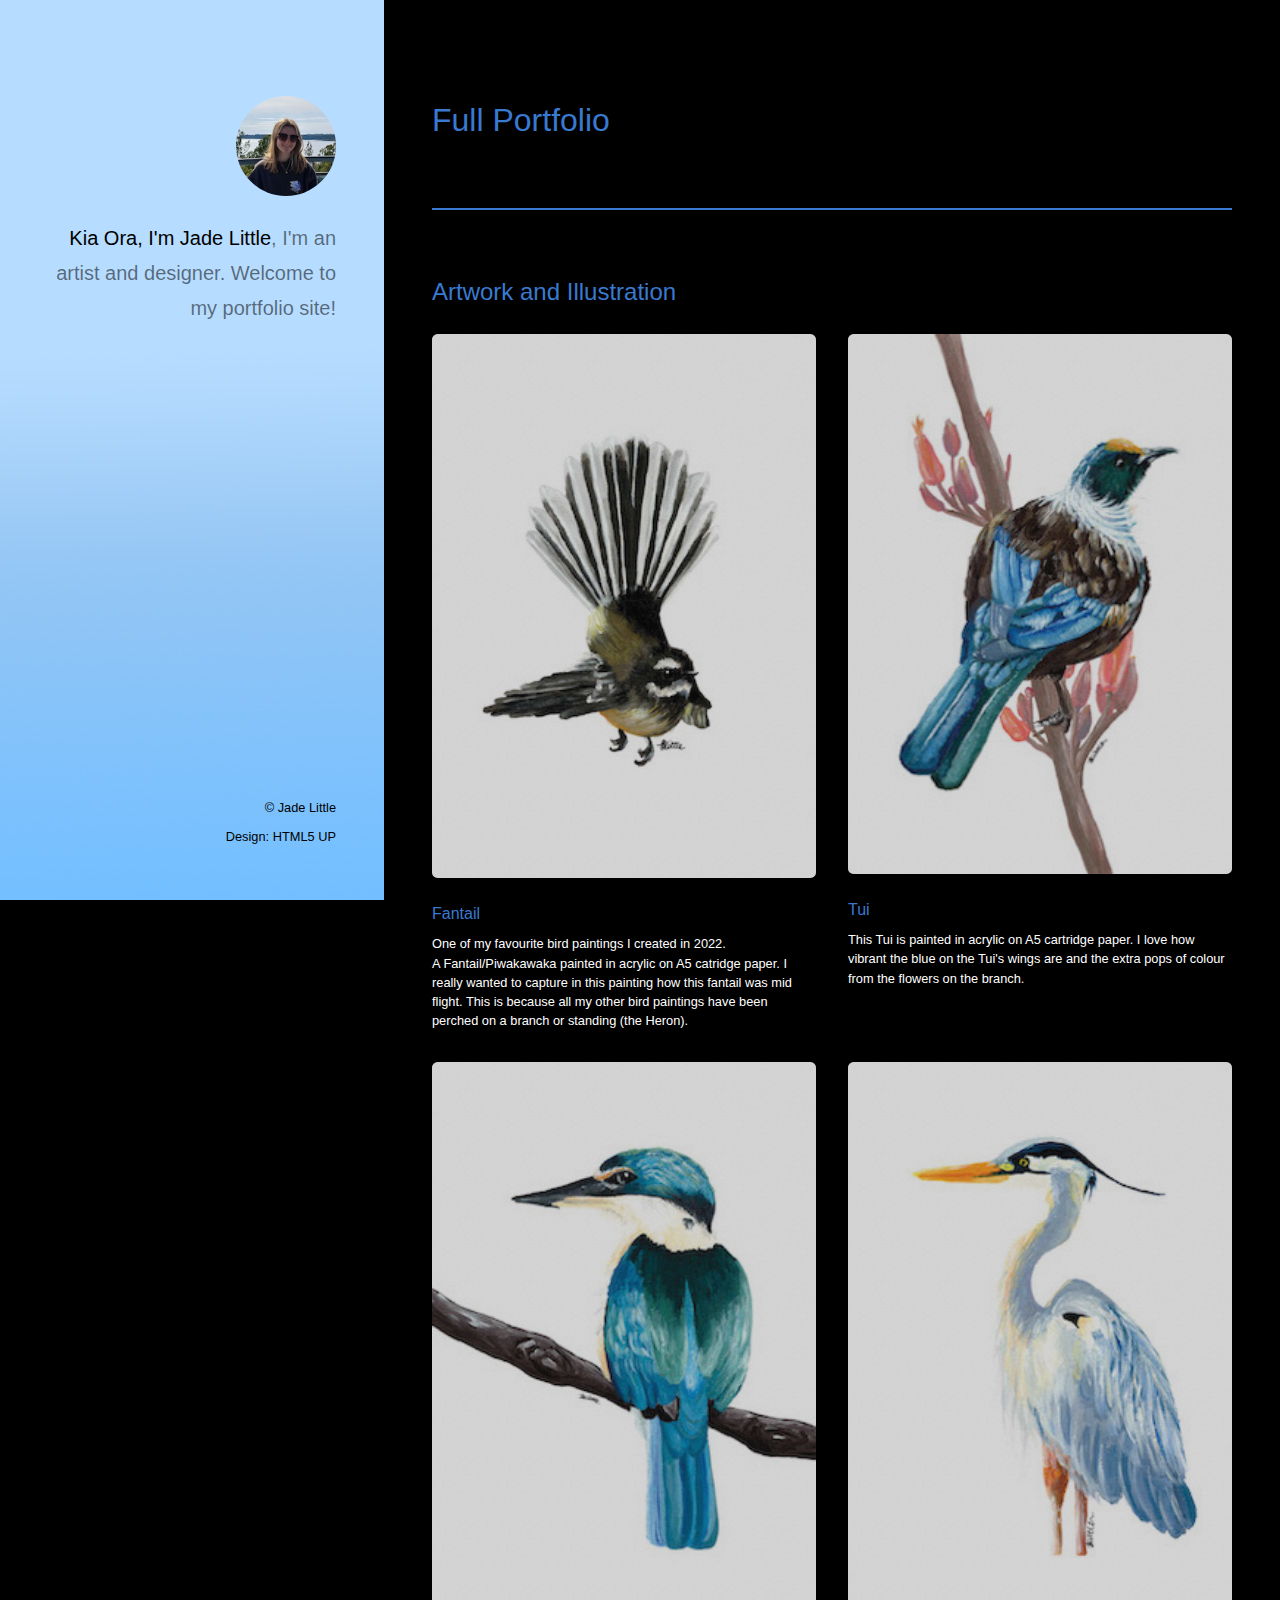
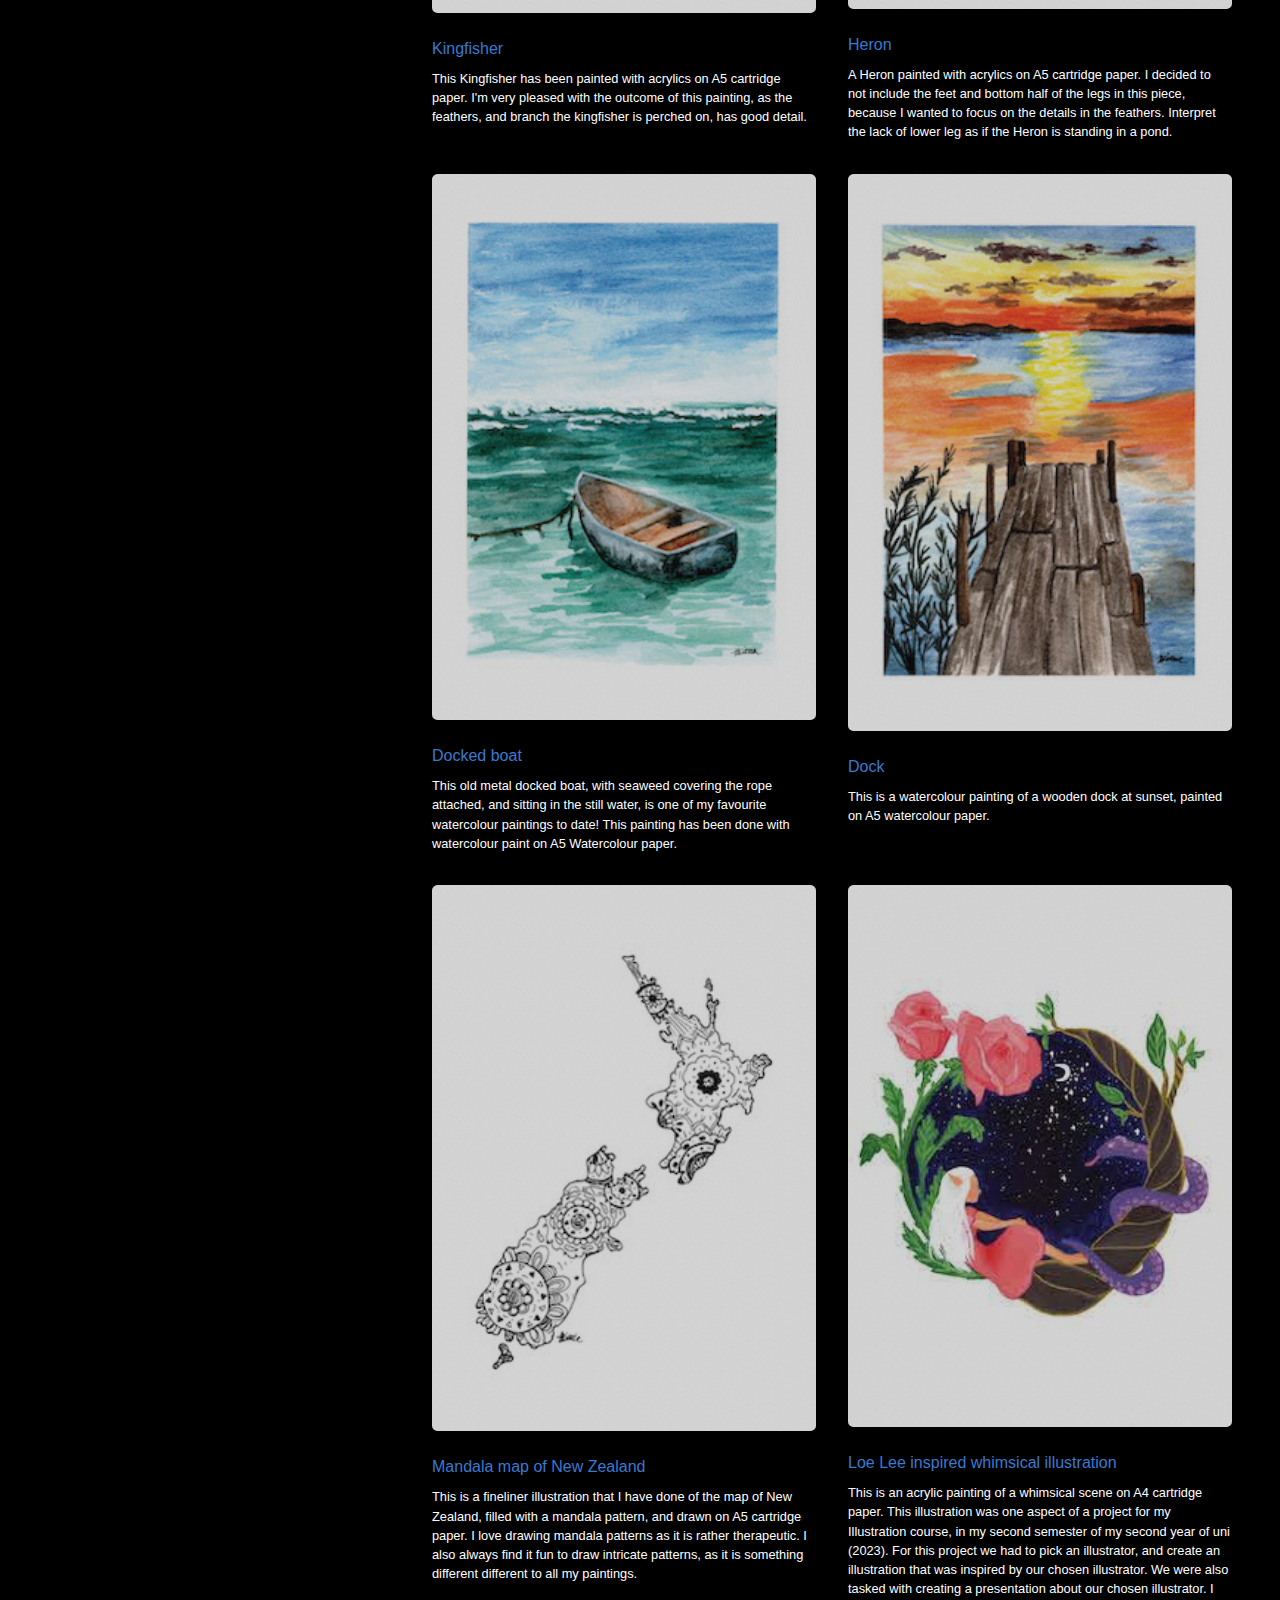
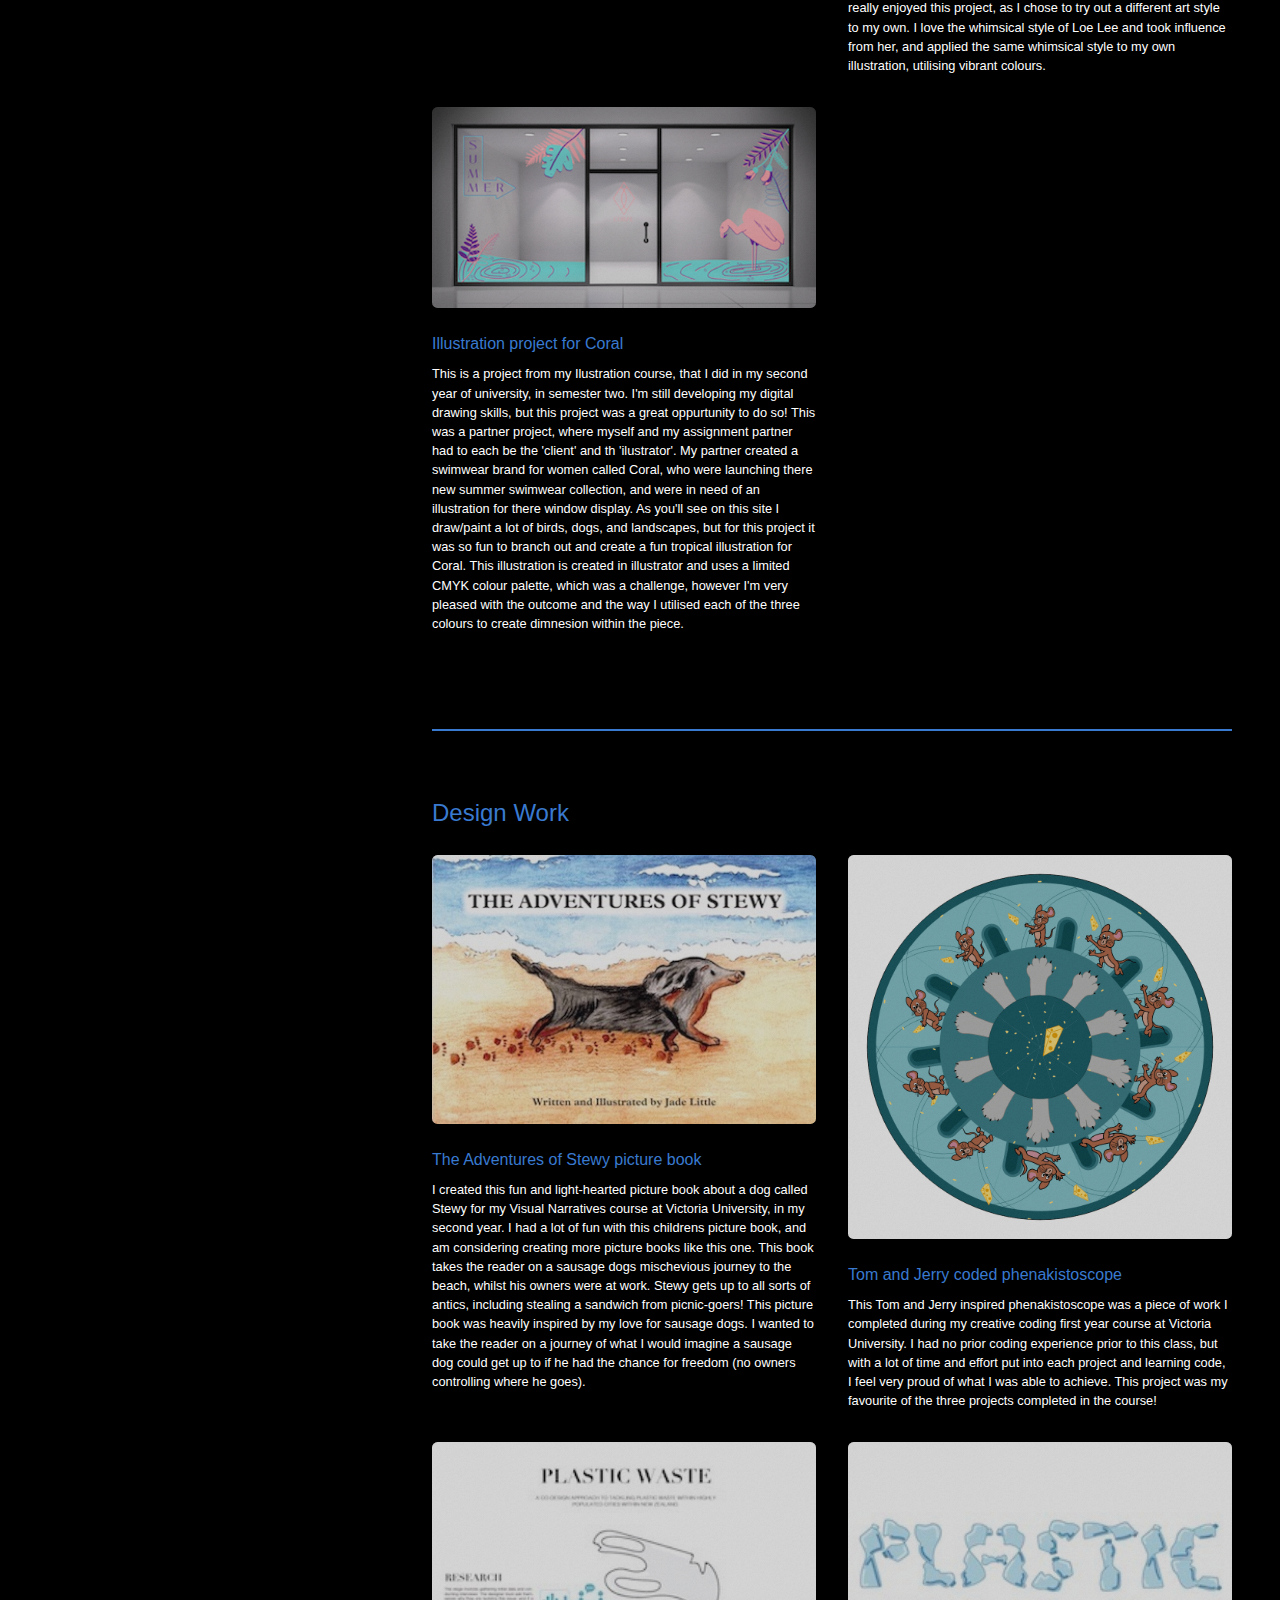
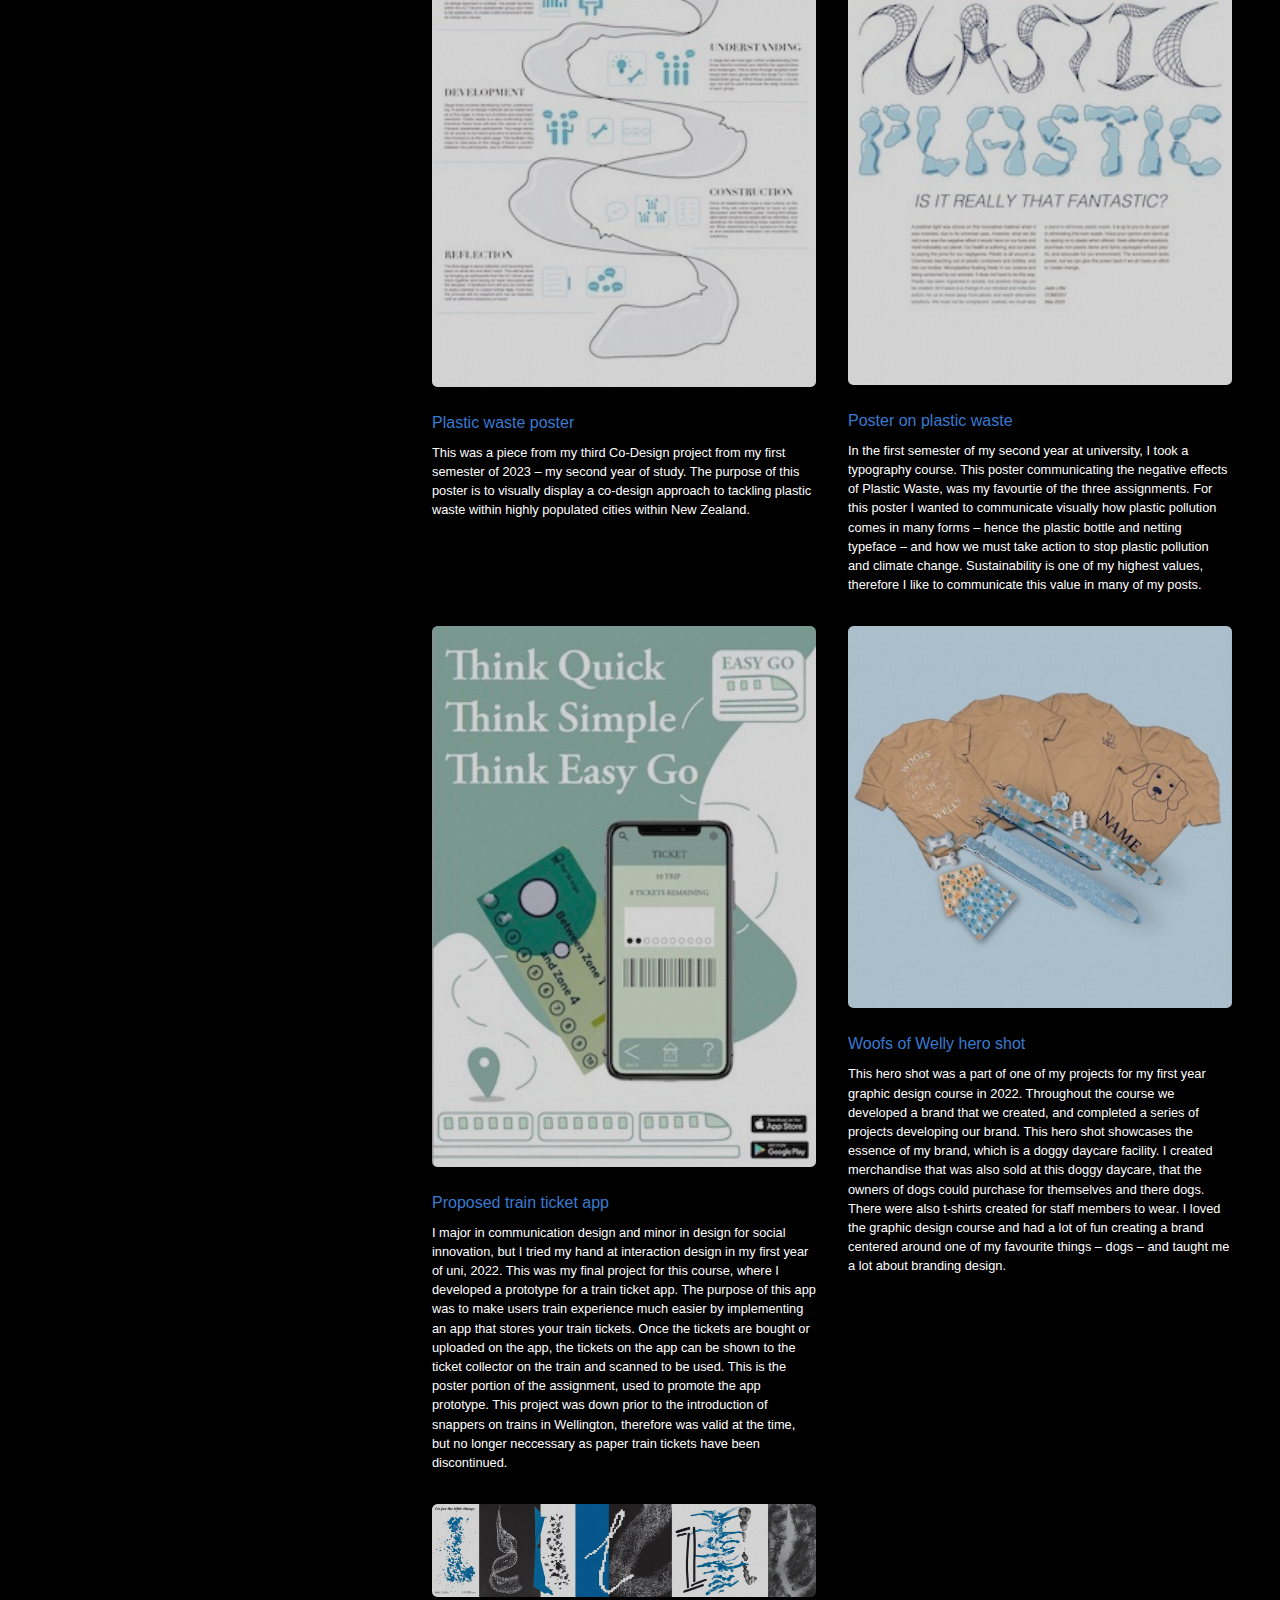
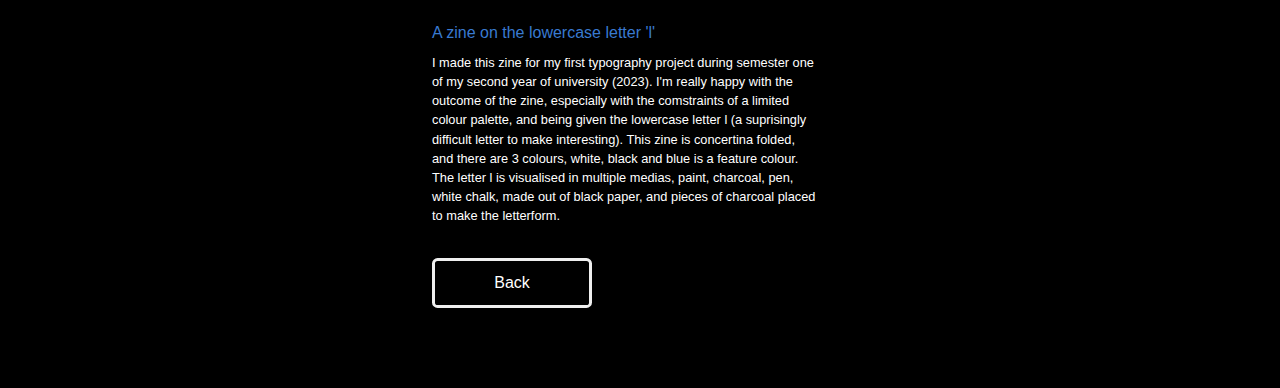
==== Portfolio.html @ da1ad129 "Initial upload of files for this website" ====
<!DOCTYPE HTML>



<html>
	<head>
		<title>Jade Little Portfolio Site</title>
		<meta charset="utf-8" />
		<meta name="viewport" content="width=device-width, initial-scale=1, user-scalable=no" />
		<link rel="stylesheet" href="assets/css/main.css" />
	</head>
	<body class="is-preload">

   <!-- Header -->
   <header id="header">
    <div class="inner">
      <a href="#" class="image avatar"><img src="images/Profile.jpg" alt="" /></a>
      <h1><strong>Kia Ora, I'm Jade Little</strong>, I'm an artist<br />
      and designer. Welcome to my portfolio site!<br /></h1>
    </div>
  </header>

<!-- Main -->
<div id="main">

  <!-- One -->
    <section id="one">
      <header class="major">
        <h2>Full Portfolio</h2>
      </header>
    </section>

    <!-- Two -->
    <section id="two">
      <h2>Artwork and Illustration</h2>
      <div class="row">
        <article class="col-6 col-12-xsmall work-item">
          <a href="images/fulls/Fantail.jpg" class="image fit thumb"><img src="images/thumbs/Fantail.jpg" alt="An acrylic painting of a fantail flying" /></a>
          <h3>Fantail</h3>
          <p>One of my favourite bird paintings I created in 2022. <br />A Fantail/Piwakawaka painted in acrylic on A5 catridge paper. I really wanted to capture in this painting how this fantail was mid flight. This is because all my other bird paintings have been perched on a branch or standing (the Heron).</p>
        </article>
        <article class="col-6 col-12-xsmall work-item">
          <a href="images/fulls/Tui.jpg" class="image fit thumb"><img src="images/thumbs/Tui.jpg" alt="An acrylic painting of a Tui perched on a tree branch with pink and purple flowers" /></a>
          <h3>Tui</h3>
          <p>This Tui is painted in acrylic on A5 cartridge paper. I love how vibrant the blue on the Tui's wings are and the extra pops of colour from the flowers on the branch.</p>
        </article>
        <article class="col-6 col-12-xsmall work-item">
          <a href="images/fulls/Kingfisher.jpg" class="image fit thumb"><img src="images/thumbs/Kingfisher.jpg" alt="An acrylic painting of a kingfisher perched on a branch, with head tilted to the side, one eye looking at you, whilst the rest of its body is facing away from you." /></a>
          <h3>Kingfisher</h3>
          <p>This Kingfisher has been painted with acrylics on A5 cartridge paper. I'm very pleased with the outcome of this painting, as the feathers, and branch the kingfisher is perched on, has good detail. </p>
        </article>
        <article class="col-6 col-12-xsmall work-item">
          <a href="images/fulls/HeronAcrylic.jpg" class="image fit thumb"><img src="images/thumbs/HeronAcrylic.jpg" alt="An acrylic painting of a Heron standing upright glancing into the distance." /></a>
          <h3>Heron</h3>
          <p>A Heron painted with acrylics on A5 cartridge paper. I decided to not include the feet and bottom half of the legs in this piece, because I wanted to focus on the details in the feathers. Interpret the lack of lower leg as if the Heron is standing in a pond.</p>
        </article>
        <article class="col-6 col-12-xsmall work-item">
          <a href="images/fulls/Boat.jpg" class="image fit thumb"><img src="images/thumbs/Boat.jpg" alt="A watercolour painting of an old metal docked boat in the turquoise still sea, and bright blue sky. Seaweed covers the rope attached to the boat" /></a>
          <h3>Docked boat</h3>
          <p>This old metal docked boat, with seaweed covering the rope attached, and sitting in the still water, is one of my favourite watercolour paintings to date! This painting has been done with watercolour paint on A5 Watercolour paper.</p>
        </article>
        <article class="col-6 col-12-xsmall work-item">
          <a href="images/fulls/Dock.jpg" class="image fit thumb"><img src="images/thumbs/Dock.jpg" alt="This is a watercolour painting of a wooden dock in the ocean at sunset. Imagine a very orange and yellow sky" /></a>
          <h3>Dock</h3>
          <p>This is a watercolour painting of a wooden dock at sunset, painted on A5 watercolour paper.</p>
        </article>
        <article class="col-6 col-12-xsmall work-item">
          <a href="images/fulls/Mandalamap.jpg" class="image fit thumb"><img src="images/thumbs/Mandalamap.jpg" alt="Imagine an outline of the map of New Zealand in fineliner that has been filled with mandala patterns." /></a>
          <h3>Mandala map of New Zealand</h3>
          <p>This is a fineliner illustration that I have done of the map of New Zealand, filled with a mandala pattern, and drawn on A5 cartridge paper. I love drawing mandala patterns as it is rather therapeutic. I also always find it fun to draw intricate patterns, as it is something different different to all my paintings.</p>
        </article>
        <article class="col-6 col-12-xsmall work-item">
          <a href="images/fulls/Whimsical.jpg" class="image fit thumb"><img src="images/thumbs/Whimsical.jpg" alt="Imagine a very whimsical scene with a vibrant purple spotted snake, a elve lady in a salmon coloured dress with white hair. There's a dark night sky, with sparkling stars and a moon, and oversized salmon coloured roses plus a large branch that form the shape of a wreath, which all elements are placed within." /></a>
          <h3>Loe Lee inspired whimsical illustration </h3>
          <p>This is an acrylic painting of a whimsical scene on A4 cartridge paper. This illustration was one aspect of a project for my Illustration course, in my second semester of my second year of uni (2023). For this project we had to pick an illustrator, and create an illustration that was inspired by our chosen illustrator. We were also tasked with creating a presentation about our chosen illustrator. I really enjoyed this project, as I chose to try out a different art style to my own. I love the whimsical style of Loe Lee and took influence from her, and applied the same whimsical style to my own illustration, utilising vibrant colours.</p>
        </article>
        <article class="col-6 col-12-xsmall work-item">
          <a href="images/fulls/Coral.png" class="image fit thumb"><img src="images/thumbs/Coral.png" alt="Imagine two large glass windows on either side of a glass door. Then picture teal, royal purple, and coral pink colours darted across the window display. There is a summer sign that has an arrow pointing inside, various different tropical leaves, as well as a silver fern and kowhai plant. Then picture rippled water in teal in the lower quarter of the two glass window panels, and standing in the water on the right is a coral pink flamingo, with purple line work." /></a>
          <h3>Illustration project for Coral</h3>
          <p>This is a project from my Ilustration course, that I did in my second year of university, in semester two. I'm still developing my digital drawing skills, but this project was a great oppurtunity to do so! This was a partner project, where myself and my assignment partner had to each be the 'client' and th 'ilustrator'. My partner created a swimwear brand for women called Coral, who were launching there new summer swimwear collection, and were in need of an illustration for there window display. As you'll see on this site I draw/paint a lot of birds, dogs, and landscapes, but for this project it was so fun to branch out and create a fun tropical illustration for Coral. This illustration is created in illustrator and uses a limited CMYK colour palette, which was a challenge, however I'm very pleased with the outcome and the way I utilised each of the three colours to create dimnesion within the piece.</p>
        </article>
      </div>
    
    </section>
      
    <!-- Three -->
    <section id="three">
      <h2>Design Work</h2>
      <div class="row">
        <article class="col-6 col-12-xsmall work-item">
          <a href="images/fulls/Stewy.jpg" class="image fit thumb"><img src="images/thumbs/Stewy.jpg" alt="Imagine a picture book wiht a watercolour, and coloured pencil brown, and black sausage dog running a long a watercolour beach. There is a large title above the dog saying 'The Adventures of Stewy'." /></a>
          <h3>The Adventures of Stewy picture book</h3>
          <p>I created this fun and light-hearted picture book about a dog called Stewy for my Visual Narratives course at Victoria University, in my second year. I had a lot of fun with this childrens picture book, and am considering creating more picture books like this one. This book takes the reader on a sausage dogs mischevious journey to the beach, whilst his owners were at work. Stewy gets up to all sorts of antics, including stealing a sandwich from picnic-goers! This picture book was heavily inspired by my love for sausage dogs. I wanted to take the reader on a journey of what I would imagine a sausage dog could get up to if he had the chance for freedom (no owners controlling where he goes). </p>
        </article>
        <article class="col-6 col-12-xsmall work-item">
          <a href="images/fulls/Mouse.gif" class="image fit thumb"><img src="images/thumbs/Mouse.gif" alt="A Tom and Jerry inspired spinning animation (phenakistoscope). Jerry is chasing after a piece of cheese, while Toms paw is reaching up to grab Jerry." /></a>
          <h3>Tom and Jerry coded phenakistoscope</h3>
          <p>This Tom and Jerry inspired phenakistoscope was a piece of work I completed during my creative coding first year course at Victoria University. I had no prior coding experience prior to this class, but with a lot of time and effort put into each project and learning code, I feel very proud of what I was able to achieve. This project was my favourite of the three projects completed in the course!</p>
        </article>
        <article class="col-6 col-12-xsmall work-item">
          <a href="images/fulls/PlasticWaste.jpg" class="image fit thumb"><img src="images/thumbs/PlasticWaste.jpg" alt="Imagine a plastic bag twisted with rips/holes in it, layed out in large and in a continuous squiggle down the center of the page. There are small blue icons accompanying the text for each section going over a co-design approach to tackiling plastic waste. This text and icons are placed in the gaps in the plastic bag squiggle. There's a reasearch, understanding, development, construction, and reflection section. " /></a>
          <h3>Plastic waste poster</h3>
          <p>This was a piece from my third Co-Design project from my first semester of 2023 – my second year of study. The purpose of this poster is to visually display a co-design approach to tackling plastic waste within highly populated cities within New Zealand.</p>
        </article>
        <article class="col-6 col-12-xsmall work-item">
          <a href="images/fulls/Plastic.jpg" class="image fit thumb"><img src="images/thumbs/Plastic.jpg" alt="Imagine the word plastic repeated on the page three times, these words span from the left to right hand side of the page, they're the focus of the poster. the top and bottom plastic type are formed out of illustrated plastic bottles in light blue. The middle plastic typeface is illustrated to look like fishing net. There is some text below the large words saying plastic." /></a>
          <h3>Poster on plastic waste</h3>
          <p>In the first semester of my second year at university, I took a typography course. This poster communicating the negative effects of Plastic Waste, was my favourtie of the three assignments. For this poster I wanted to communicate visually how plastic pollution comes in many forms – hence the plastic bottle and netting typeface – and how we must take action to stop plastic pollution and climate change. Sustainability is one of my highest values, therefore I like to communicate this value in many of my posts. </p> 
        </article>
        <article class="col-6 col-12-xsmall work-item">
          <a href="images/fulls/TrainApp.jpg" class="image fit thumb"><img src="images/thumbs/TrainApp.jpg" alt="Imagine a poster displaying a new train ticket app called Easy Go. There's a ticket barcode screen displayed on a phoen mock-up and an old ten-trip ticket beside it. There's an illustration of a location symbol and a train down the bottom of the page, and text saying 'thinkk quick, think simple, think Easy Go' in the top left. The Easy Go logo is in the top right. The poster is white and two shades of green – light and medium green." /></a>
          <h3>Proposed train ticket app</h3>
          <p>I major in communication design and minor in design for social innovation, but I tried my hand at interaction design in my first year of uni, 2022. This was my final project for this course, where I developed a prototype for a train ticket app. The purpose of this app was to make users train experience much easier by implementing an app that stores your train tickets. Once the tickets are bought or uploaded on the app, the tickets on the app can be shown to the ticket collector on the train and scanned to be used. This is the poster portion of the assignment, used to promote the app prototype. This project was down prior to the introduction of snappers on trains in Wellington, therefore was valid at the time, but no longer neccessary as paper train tickets have been discontinued.</p>
        </article>
        <article class="col-6 col-12-xsmall work-item">
          <a href="images/fulls/HeroshotWOW.jpg" class="image fit thumb"><img src="images/thumbs/HeroshotWOW.jpg" alt="Imagine T-shirts, loyalty cards, dog collars, dog leads, and paw print and dog bone dog tags arranged to showcase each of the merchandise for a doggy day care brand. The T-shirts, dog collars and leads, and loyalty cards incorporate a mixture of dog bowls, balls, bones and stylised dog heads into the designs on these items. " /></a>
          <h3>Woofs of Welly hero shot</h3>
          <p>This hero shot was a part of one of my projects for my first year graphic design course in 2022. Throughout the course we developed a brand that we created, and completed a series of projects developing our brand. This hero shot showcases the essence of my brand, which is a doggy daycare facility. I created merchandise that was also sold at this doggy daycare, that the owners of dogs could purchase for themselves and there dogs. There were also t-shirts created for staff members to wear. I loved the graphic design course and had a lot of fun creating a brand centered around one of my favourite things – dogs – and taught me a lot about branding design. </p>
        </article>
        <article class="col-6 col-12-xsmall work-item">
          <a href="images/fulls/Zine.jpg" class="image fit thumb"><img src="images/thumbs/Zine.jpg" alt="Imagine a zine about the lowercase letter l. There are 3 colours, white, black and blue is a feature colour. The letter l is visualised in multiple medias, paint, charcoal, pen, white chalk, made out of black paper, and pieces of charcoal placed to make the letterform." /></a>
          <h3>A zine on the lowercase letter 'l'</h3>
          <p>I made this zine for my first typography project during semester one of my second year of university (2023). I'm really happy with the outcome of the zine, especially with the comstraints of a limited colour palette, and being given the lowercase letter l (a suprisingly difficult letter to make interesting). This zine is concertina folded, and there are 3 colours, white, black and blue is a feature colour. The letter l is visualised in multiple medias, paint, charcoal, pen, white chalk, made out of black paper, and pieces of charcoal placed to make the letterform.</p>
        </article>
      </div>

      <ul class="actions">
        <li><a href="index.html" class="button">Back</a></li>
      </ul>

    </section>

  <!-- Footer -->
  <footer id="footer">
    <div class="inner">
    
      <ul class="copyright">
      <li>&copy; Jade Little</li><li>Design: HTML5 UP</li>
      </ul>
    </div>
    </footer>

		<!-- Scripts -->
			<script src="assets/js/jquery.min.js"></script>
			<script src="assets/js/jquery.poptrox.min.js"></script>
			<script src="assets/js/browser.min.js"></script>
			<script src="assets/js/breakpoints.min.js"></script>
			<script src="assets/js/util.js"></script>
			<script src="assets/js/main.js"></script>

	</body>
</html>
---- assets/css/main.css ----
@import url("fontawesome-all.min.css");
/*@import url("https://fonts.googleapis.com/css?family=Source+Sans+Pro:400,400italic");*/

/*
	Strata by HTML5 UP
	html5up.net | @ajlkn
	Free for personal and commercial use under the CCA 3.0 license (html5up.net/license)
*/

html, body, div, span, applet, object,
iframe, h1, h2, h3, h4, h5, h6, p, blockquote,
pre, a, abbr, acronym, address, big, cite,
code, del, dfn, em, img, ins, kbd, q, s, samp,
small, strike, strong, sub, sup, tt, var, b,
u, i, center, dl, dt, dd, ol, ul, li, fieldset,
form, label, legend, table, caption, tbody,
tfoot, thead, tr, th, td, article, aside,
canvas, details, embed, figure, figcaption,
footer, header, hgroup, menu, nav, output, ruby,
section, summary, time, mark, audio, video {
	margin: 0;
	padding: 0;
	border: 0;
	font-size: 100%;
	font: inherit;
	vertical-align: baseline;}

article, aside, details, figcaption, figure,
footer, header, hgroup, menu, nav, section {
	display: block;}

body {
	line-height: 1;
}

ol, ul {
	list-style: none;
}

blockquote, q {
	quotes: none;
}

	blockquote:before, blockquote:after, q:before, q:after {
		content: '';
		content: none;
	}

table {
	border-collapse: collapse;
	border-spacing: 0;
}

body {
	-webkit-text-size-adjust: none;
}

mark {
	background-color: transparent;
	color: inherit;
}

input::-moz-focus-inner {
	border: 0;
	padding: 0;
}

input, select, textarea {
	-moz-appearance: none;
	-webkit-appearance: none;
	-ms-appearance: none;
	appearance: none;
}

/* Basic */

	html {
		box-sizing: border-box;
	}

	*, *:before, *:after {
		box-sizing: inherit;
	}

	body {
		background:  black ;/*#fff;*/
	}

		body.is-preload *, body.is-preload *:before, body.is-preload *:after {
			-moz-animation: none !important;
			-webkit-animation: none !important;
			-ms-animation: none !important;
			animation: none !important;
			-moz-transition: none !important;
			-webkit-transition: none !important;
			-ms-transition: none !important;
			transition: none !important;
		}

	body, input, select, textarea {
		color: white;/*#787878; /*#a2a2a2;*/ 
		font-family: Helvetica, Arial, sans-serif; /*Default typeface*/ 
		/*font-family: "Source Sans Pro", Helvetica, sans-serif;*/ 
		font-size: 16pt;
		font-weight: 400;
		line-height: 1.75em;
	}

	a {
		-moz-transition: color 0.2s ease-in-out, border-color 0.2s ease-in-out;
		-webkit-transition: color 0.2s ease-in-out, border-color 0.2s ease-in-out;
		-ms-transition: color 0.2s ease-in-out, border-color 0.2s ease-in-out;
		transition: color 0.2s ease-in-out, border-color 0.2s ease-in-out;
		border-bottom: dotted 1px;
		color: #397AD0;
		text-decoration: none;
	}

		a:hover {
			border-bottom-color: transparent;
			color:#397AD0 !important;
			text-decoration: none;
		}

	strong, b {
		color: #6496db;/* #787878;*/ 
		font-weight: 400;
	}

	em, i {
		font-style: italic;
	}

	p {
		margin: 0 0 2em 0;
	}

	h1, h2, h3, h4, h5, h6 {
		color: #397AD0; /*#787878;*/
		font-weight: 400;
		line-height: 1em;
		margin: 0 0 1em 0;
	}

		h1 a, h2 a, h3 a, h4 a, h5 a, h6 a {
			color: inherit;
			text-decoration: none;
		}

	h1 {
		font-size: 2em;
		line-height: 1.5em;
	}

	h2 {
		font-size: 1.5em;
		line-height: 1.5em;
	}

	h3 {
		font-size: 1.25em;
		line-height: 1.5em;
	}

	h4 {
		font-size: 1.1em;
		line-height: 1.5em;
	}

	h5 {
		font-size: 0.9em;
		line-height: 1.5em;
	}

	h6 {
		font-size: 0.7em;
		line-height: 1.5em;
	}

	sub {
		font-size: 0.8em;
		position: relative;
		top: 0.5em;
	}

	sup {
		font-size: 0.8em;
		position: relative;
		top: -0.5em;
	}

	hr {
		border: 0;
		border-bottom: solid 2px #efefef;
		margin: 2em 0;
	}

		hr.major {
			margin: 3em 0;
		}

	blockquote {
		border-left: solid 6px #efefef;
		font-style: italic;
		margin: 0 0 2em 0;
		padding: 0.5em 0 0.5em 1.5em;
	}

	code {
		background: #f7f7f7;
		border-radius: 0.35em;
		border: solid 2px #efefef;
		font-family: Helvetica, Arial, sans-serif;
		font-size: 0.9em;
		margin: 0 0.25em;
		padding: 0.25em 0.65em;
	}

	pre {
		-webkit-overflow-scrolling: touch;
		font-family:  Helvetica, Arial, sans-serif;
		font-size: 0.9em;
		margin: 0 0 2em 0;
	}

		pre code {
			display: block;
			line-height: 1.75em;
			padding: 1em 1.5em;
			overflow-x: auto;
		}

	.align-left {
		text-align: left;
	}

	.align-center {
		text-align: center;
	}

	.align-right {
		text-align: right;
	}

/* Container */

	.container {
		margin: 0 auto;
		max-width: calc(100% - 4em);
		width: 100%;
	}

		.container.xsmall {
			width: 25%;
		}

		.container.small {
			width: 50%;
		}

		.container.medium {
			width: 75%;
		}

		.container.large {
			width: 125%;
		}

		.container.xlarge {
			width: 150%;
		}

		.container.max {
			width: 100%;
		}

		@media screen and (max-width: 980px) {

			.container {
				width: 100% !important;
				max-width: 100% !important;
			}

		}

		@media screen and (max-width: 480px) {

			.container {
				max-width: calc(100% - 3em);
			}

		}

/* Row */

	.row {
		display: flex;
		flex-wrap: wrap;
		box-sizing: border-box;
		align-items: stretch;
	}

		.row > * {
			box-sizing: border-box;
		}

		.row.gtr-uniform > * > :last-child {
			margin-bottom: 0;
		}

		.row.aln-left {
			justify-content: flex-start;
		}

		.row.aln-center {
			justify-content: center;
		}

		.row.aln-right {
			justify-content: flex-end;
		}

		.row.aln-top {
			align-items: flex-start;
		}

		.row.aln-middle {
			align-items: center;
		}

		.row.aln-bottom {
			align-items: flex-end;
		}

		.row > .imp {
			order: -1;
		}

		.row > .col-1 {
			width: 8.33333%;
		}

		.row > .off-1 {
			margin-left: 8.33333%;
		}

		.row > .col-2 {
			width: 16.66667%;
		}

		.row > .off-2 {
			margin-left: 16.66667%;
		}

		.row > .col-3 {
			width: 25%;
		}

		.row > .off-3 {
			margin-left: 25%;
		}

		.row > .col-4 {
			width: 33.33333%;
		}

		.row > .off-4 {
			margin-left: 33.33333%;
		}

		.row > .col-5 {
			width: 41.66667%;
		}

		.row > .off-5 {
			margin-left: 41.66667%;
		}

		.row > .col-6 {
			width: 50%;
		}

		.row > .off-6 {
			margin-left: 50%;
		}

		.row > .col-7 {
			width: 58.33333%;
		}

		.row > .off-7 {
			margin-left: 58.33333%;
		}

		.row > .col-8 {
			width: 66.66667%;
		}

		.row > .off-8 {
			margin-left: 66.66667%;
		}

		.row > .col-9 {
			width: 75%;
		}

		.row > .off-9 {
			margin-left: 75%;
		}

		.row > .col-10 {
			width: 83.33333%;
		}

		.row > .off-10 {
			margin-left: 83.33333%;
		}

		.row > .col-11 {
			width: 91.66667%;
		}

		.row > .off-11 {
			margin-left: 91.66667%;
		}

		.row > .col-12 {
			width: 100%;
		}

		.row > .off-12 {
			margin-left: 100%;
		}

		.row.gtr-0 {
			margin-top: 0;
			margin-left: 0em;
		}

			.row.gtr-0 > * {
				padding: 0 0 0 0em;
			}

			.row.gtr-0.gtr-uniform {
				margin-top: 0em;
			}

				.row.gtr-0.gtr-uniform > * {
					padding-top: 0em;
				}

		.row.gtr-25 {
			margin-top: 0;
			margin-left: -0.625em;
		}

			.row.gtr-25 > * {
				padding: 0 0 0 0.625em;
			}

			.row.gtr-25.gtr-uniform {
				margin-top: -0.625em;
			}

				.row.gtr-25.gtr-uniform > * {
					padding-top: 0.625em;
				}

		.row.gtr-50 {
			margin-top: 0;
			margin-left: -1.25em;
		}

			.row.gtr-50 > * {
				padding: 0 0 0 1.25em;
			}

			.row.gtr-50.gtr-uniform {
				margin-top: -1.25em;
			}

				.row.gtr-50.gtr-uniform > * {
					padding-top: 1.25em;
				}

		.row {
			margin-top: 0;
			margin-left: -2.5em;
		}

			.row > * {
				padding: 0 0 0 2.5em;
			}

			.row.gtr-uniform {
				margin-top: -2.5em;
			}

				.row.gtr-uniform > * {
					padding-top: 2.5em;
				}

		.row.gtr-150 {
			margin-top: 0;
			margin-left: -3.75em;
		}

			.row.gtr-150 > * {
				padding: 0 0 0 3.75em;
			}

			.row.gtr-150.gtr-uniform {
				margin-top: -3.75em;
			}

				.row.gtr-150.gtr-uniform > * {
					padding-top: 3.75em;
				}

		.row.gtr-200 {
			margin-top: 0;
			margin-left: -5em;
		}

			.row.gtr-200 > * {
				padding: 0 0 0 5em;
			}

			.row.gtr-200.gtr-uniform {
				margin-top: -5em;
			}

				.row.gtr-200.gtr-uniform > * {
					padding-top: 5em;
				}

		@media screen and (max-width: 1800px) {

			.row {
				display: flex;
				flex-wrap: wrap;
				box-sizing: border-box;
				align-items: stretch;
			}

				.row > * {
					box-sizing: border-box;
				}

				.row.gtr-uniform > * > :last-child {
					margin-bottom: 0;
				}

				.row.aln-left {
					justify-content: flex-start;
				}

				.row.aln-center {
					justify-content: center;
				}

				.row.aln-right {
					justify-content: flex-end;
				}

				.row.aln-top {
					align-items: flex-start;
				}

				.row.aln-middle {
					align-items: center;
				}

				.row.aln-bottom {
					align-items: flex-end;
				}

				.row > .imp-xlarge {
					order: -1;
				}

				.row > .col-1-xlarge {
					width: 8.33333%;
				}

				.row > .off-1-xlarge {
					margin-left: 8.33333%;
				}

				.row > .col-2-xlarge {
					width: 16.66667%;
				}

				.row > .off-2-xlarge {
					margin-left: 16.66667%;
				}

				.row > .col-3-xlarge {
					width: 25%;
				}

				.row > .off-3-xlarge {
					margin-left: 25%;
				}

				.row > .col-4-xlarge {
					width: 33.33333%;
				}

				.row > .off-4-xlarge {
					margin-left: 33.33333%;
				}

				.row > .col-5-xlarge {
					width: 41.66667%;
				}

				.row > .off-5-xlarge {
					margin-left: 41.66667%;
				}

				.row > .col-6-xlarge {
					width: 50%;
				}

				.row > .off-6-xlarge {
					margin-left: 50%;
				}

				.row > .col-7-xlarge {
					width: 58.33333%;
				}

				.row > .off-7-xlarge {
					margin-left: 58.33333%;
				}

				.row > .col-8-xlarge {
					width: 66.66667%;
				}

				.row > .off-8-xlarge {
					margin-left: 66.66667%;
				}

				.row > .col-9-xlarge {
					width: 75%;
				}

				.row > .off-9-xlarge {
					margin-left: 75%;
				}

				.row > .col-10-xlarge {
					width: 83.33333%;
				}

				.row > .off-10-xlarge {
					margin-left: 83.33333%;
				}

				.row > .col-11-xlarge {
					width: 91.66667%;
				}

				.row > .off-11-xlarge {
					margin-left: 91.66667%;
				}

				.row > .col-12-xlarge {
					width: 100%;
				}

				.row > .off-12-xlarge {
					margin-left: 100%;
				}

				.row.gtr-0 {
					margin-top: 0;
					margin-left: 0em;
				}

					.row.gtr-0 > * {
						padding: 0 0 0 0em;
					}

					.row.gtr-0.gtr-uniform {
						margin-top: 0em;
					}

						.row.gtr-0.gtr-uniform > * {
							padding-top: 0em;
						}

				.row.gtr-25 {
					margin-top: 0;
					margin-left: -0.625em;
				}

					.row.gtr-25 > * {
						padding: 0 0 0 0.625em;
					}

					.row.gtr-25.gtr-uniform {
						margin-top: -0.625em;
					}

						.row.gtr-25.gtr-uniform > * {
							padding-top: 0.625em;
						}

				.row.gtr-50 {
					margin-top: 0;
					margin-left: -1.25em;
				}

					.row.gtr-50 > * {
						padding: 0 0 0 1.25em;
					}

					.row.gtr-50.gtr-uniform {
						margin-top: -1.25em;
					}

						.row.gtr-50.gtr-uniform > * {
							padding-top: 1.25em;
						}

				.row {
					margin-top: 0;
					margin-left: -2.5em;
				}

					.row > * {
						padding: 0 0 0 2.5em;
					}

					.row.gtr-uniform {
						margin-top: -2.5em;
					}

						.row.gtr-uniform > * {
							padding-top: 2.5em;
						}

				.row.gtr-150 {
					margin-top: 0;
					margin-left: -3.75em;
				}

					.row.gtr-150 > * {
						padding: 0 0 0 3.75em;
					}

					.row.gtr-150.gtr-uniform {
						margin-top: -3.75em;
					}

						.row.gtr-150.gtr-uniform > * {
							padding-top: 3.75em;
						}

				.row.gtr-200 {
					margin-top: 0;
					margin-left: -5em;
				}

					.row.gtr-200 > * {
						padding: 0 0 0 5em;
					}

					.row.gtr-200.gtr-uniform {
						margin-top: -5em;
					}

						.row.gtr-200.gtr-uniform > * {
							padding-top: 5em;
						}

		}

		@media screen and (max-width: 1280px) {

			.row {
				display: flex;
				flex-wrap: wrap;
				box-sizing: border-box;
				align-items: stretch;
			}

				.row > * {
					box-sizing: border-box;
				}

				.row.gtr-uniform > * > :last-child {
					margin-bottom: 0;
				}

				.row.aln-left {
					justify-content: flex-start;
				}

				.row.aln-center {
					justify-content: center;
				}

				.row.aln-right {
					justify-content: flex-end;
				}

				.row.aln-top {
					align-items: flex-start;
				}

				.row.aln-middle {
					align-items: center;
				}

				.row.aln-bottom {
					align-items: flex-end;
				}

				.row > .imp-large {
					order: -1;
				}

				.row > .col-1-large {
					width: 8.33333%;
				}

				.row > .off-1-large {
					margin-left: 8.33333%;
				}

				.row > .col-2-large {
					width: 16.66667%;
				}

				.row > .off-2-large {
					margin-left: 16.66667%;
				}

				.row > .col-3-large {
					width: 25%;
				}

				.row > .off-3-large {
					margin-left: 25%;
				}

				.row > .col-4-large {
					width: 33.33333%;
				}

				.row > .off-4-large {
					margin-left: 33.33333%;
				}

				.row > .col-5-large {
					width: 41.66667%;
				}

				.row > .off-5-large {
					margin-left: 41.66667%;
				}

				.row > .col-6-large {
					width: 50%;
				}

				.row > .off-6-large {
					margin-left: 50%;
				}

				.row > .col-7-large {
					width: 58.33333%;
				}

				.row > .off-7-large {
					margin-left: 58.33333%;
				}

				.row > .col-8-large {
					width: 66.66667%;
				}

				.row > .off-8-large {
					margin-left: 66.66667%;
				}

				.row > .col-9-large {
					width: 75%;
				}

				.row > .off-9-large {
					margin-left: 75%;
				}

				.row > .col-10-large {
					width: 83.33333%;
				}

				.row > .off-10-large {
					margin-left: 83.33333%;
				}

				.row > .col-11-large {
					width: 91.66667%;
				}

				.row > .off-11-large {
					margin-left: 91.66667%;
				}

				.row > .col-12-large {
					width: 100%;
				}

				.row > .off-12-large {
					margin-left: 100%;
				}

				.row.gtr-0 {
					margin-top: 0;
					margin-left: 0em;
				}

					.row.gtr-0 > * {
						padding: 0 0 0 0em;
					}

					.row.gtr-0.gtr-uniform {
						margin-top: 0em;
					}

						.row.gtr-0.gtr-uniform > * {
							padding-top: 0em;
						}

				.row.gtr-25 {
					margin-top: 0;
					margin-left: -0.5em;
				}

					.row.gtr-25 > * {
						padding: 0 0 0 0.5em;
					}

					.row.gtr-25.gtr-uniform {
						margin-top: -0.5em;
					}

						.row.gtr-25.gtr-uniform > * {
							padding-top: 0.5em;
						}

				.row.gtr-50 {
					margin-top: 0;
					margin-left: -1em;
				}

					.row.gtr-50 > * {
						padding: 0 0 0 1em;
					}

					.row.gtr-50.gtr-uniform {
						margin-top: -1em;
					}

						.row.gtr-50.gtr-uniform > * {
							padding-top: 1em;
						}

				.row {
					margin-top: 0;
					margin-left: -2em;
				}

					.row > * {
						padding: 0 0 0 2em;
					}

					.row.gtr-uniform {
						margin-top: -2em;
					}

						.row.gtr-uniform > * {
							padding-top: 2em;
						}

				.row.gtr-150 {
					margin-top: 0;
					margin-left: -3em;
				}

					.row.gtr-150 > * {
						padding: 0 0 0 3em;
					}

					.row.gtr-150.gtr-uniform {
						margin-top: -3em;
					}

						.row.gtr-150.gtr-uniform > * {
							padding-top: 3em;
						}

				.row.gtr-200 {
					margin-top: 0;
					margin-left: -4em;
				}

					.row.gtr-200 > * {
						padding: 0 0 0 4em;
					}

					.row.gtr-200.gtr-uniform {
						margin-top: -4em;
					}

						.row.gtr-200.gtr-uniform > * {
							padding-top: 4em;
						}

		}

		@media screen and (max-width: 980px) {

			.row {
				display: flex;
				flex-wrap: wrap;
				box-sizing: border-box;
				align-items: stretch;
			}

				.row > * {
					box-sizing: border-box;
				}

				.row.gtr-uniform > * > :last-child {
					margin-bottom: 0;
				}

				.row.aln-left {
					justify-content: flex-start;
				}

				.row.aln-center {
					justify-content: center;
				}

				.row.aln-right {
					justify-content: flex-end;
				}

				.row.aln-top {
					align-items: flex-start;
				}

				.row.aln-middle {
					align-items: center;
				}

				.row.aln-bottom {
					align-items: flex-end;
				}

				.row > .imp-medium {
					order: -1;
				}

				.row > .col-1-medium {
					width: 8.33333%;
				}

				.row > .off-1-medium {
					margin-left: 8.33333%;
				}

				.row > .col-2-medium {
					width: 16.66667%;
				}

				.row > .off-2-medium {
					margin-left: 16.66667%;
				}

				.row > .col-3-medium {
					width: 25%;
				}

				.row > .off-3-medium {
					margin-left: 25%;
				}

				.row > .col-4-medium {
					width: 33.33333%;
				}

				.row > .off-4-medium {
					margin-left: 33.33333%;
				}

				.row > .col-5-medium {
					width: 41.66667%;
				}

				.row > .off-5-medium {
					margin-left: 41.66667%;
				}

				.row > .col-6-medium {
					width: 50%;
				}

				.row > .off-6-medium {
					margin-left: 50%;
				}

				.row > .col-7-medium {
					width: 58.33333%;
				}

				.row > .off-7-medium {
					margin-left: 58.33333%;
				}

				.row > .col-8-medium {
					width: 66.66667%;
				}

				.row > .off-8-medium {
					margin-left: 66.66667%;
				}

				.row > .col-9-medium {
					width: 75%;
				}

				.row > .off-9-medium {
					margin-left: 75%;
				}

				.row > .col-10-medium {
					width: 83.33333%;
				}

				.row > .off-10-medium {
					margin-left: 83.33333%;
				}

				.row > .col-11-medium {
					width: 91.66667%;
				}

				.row > .off-11-medium {
					margin-left: 91.66667%;
				}

				.row > .col-12-medium {
					width: 100%;
				}

				.row > .off-12-medium {
					margin-left: 100%;
				}

				.row.gtr-0 {
					margin-top: 0;
					margin-left: 0em;
				}

					.row.gtr-0 > * {
						padding: 0 0 0 0em;
					}

					.row.gtr-0.gtr-uniform {
						margin-top: 0em;
					}

						.row.gtr-0.gtr-uniform > * {
							padding-top: 0em;
						}

				.row.gtr-25 {
					margin-top: 0;
					margin-left: -0.5em;
				}

					.row.gtr-25 > * {
						padding: 0 0 0 0.5em;
					}

					.row.gtr-25.gtr-uniform {
						margin-top: -0.5em;
					}

						.row.gtr-25.gtr-uniform > * {
							padding-top: 0.5em;
						}

				.row.gtr-50 {
					margin-top: 0;
					margin-left: -1em;
				}

					.row.gtr-50 > * {
						padding: 0 0 0 1em;
					}

					.row.gtr-50.gtr-uniform {
						margin-top: -1em;
					}

						.row.gtr-50.gtr-uniform > * {
							padding-top: 1em;
						}

				.row {
					margin-top: 0;
					margin-left: -2em;
				}

					.row > * {
						padding: 0 0 0 2em;
					}

					.row.gtr-uniform {
						margin-top: -2em;
					}

						.row.gtr-uniform > * {
							padding-top: 2em;
						}

				.row.gtr-150 {
					margin-top: 0;
					margin-left: -3em;
				}

					.row.gtr-150 > * {
						padding: 0 0 0 3em;
					}

					.row.gtr-150.gtr-uniform {
						margin-top: -3em;
					}

						.row.gtr-150.gtr-uniform > * {
							padding-top: 3em;
						}

				.row.gtr-200 {
					margin-top: 0;
					margin-left: -4em;
				}

					.row.gtr-200 > * {
						padding: 0 0 0 4em;
					}

					.row.gtr-200.gtr-uniform {
						margin-top: -4em;
					}

						.row.gtr-200.gtr-uniform > * {
							padding-top: 4em;
						}

		}

		@media screen and (max-width: 736px) {

			.row {
				display: flex;
				flex-wrap: wrap;
				box-sizing: border-box;
				align-items: stretch;
			}

				.row > * {
					box-sizing: border-box;
				}

				.row.gtr-uniform > * > :last-child {
					margin-bottom: 0;
				}

				.row.aln-left {
					justify-content: flex-start;
				}

				.row.aln-center {
					justify-content: center;
				}

				.row.aln-right {
					justify-content: flex-end;
				}

				.row.aln-top {
					align-items: flex-start;
				}

				.row.aln-middle {
					align-items: center;
				}

				.row.aln-bottom {
					align-items: flex-end;
				}

				.row > .imp-small {
					order: -1;
				}

				.row > .col-1-small {
					width: 8.33333%;
				}

				.row > .off-1-small {
					margin-left: 8.33333%;
				}

				.row > .col-2-small {
					width: 16.66667%;
				}

				.row > .off-2-small {
					margin-left: 16.66667%;
				}

				.row > .col-3-small {
					width: 25%;
				}

				.row > .off-3-small {
					margin-left: 25%;
				}

				.row > .col-4-small {
					width: 33.33333%;
				}

				.row > .off-4-small {
					margin-left: 33.33333%;
				}

				.row > .col-5-small {
					width: 41.66667%;
				}

				.row > .off-5-small {
					margin-left: 41.66667%;
				}

				.row > .col-6-small {
					width: 50%;
				}

				.row > .off-6-small {
					margin-left: 50%;
				}

				.row > .col-7-small {
					width: 58.33333%;
				}

				.row > .off-7-small {
					margin-left: 58.33333%;
				}

				.row > .col-8-small {
					width: 66.66667%;
				}

				.row > .off-8-small {
					margin-left: 66.66667%;
				}

				.row > .col-9-small {
					width: 75%;
				}

				.row > .off-9-small {
					margin-left: 75%;
				}

				.row > .col-10-small {
					width: 83.33333%;
				}

				.row > .off-10-small {
					margin-left: 83.33333%;
				}

				.row > .col-11-small {
					width: 91.66667%;
				}

				.row > .off-11-small {
					margin-left: 91.66667%;
				}

				.row > .col-12-small {
					width: 100%;
				}

				.row > .off-12-small {
					margin-left: 100%;
				}

				.row.gtr-0 {
					margin-top: 0;
					margin-left: 0em;
				}

					.row.gtr-0 > * {
						padding: 0 0 0 0em;
					}

					.row.gtr-0.gtr-uniform {
						margin-top: 0em;
					}

						.row.gtr-0.gtr-uniform > * {
							padding-top: 0em;
						}

				.row.gtr-25 {
					margin-top: 0;
					margin-left: -0.375em;
				}

					.row.gtr-25 > * {
						padding: 0 0 0 0.375em;
					}

					.row.gtr-25.gtr-uniform {
						margin-top: -0.375em;
					}

						.row.gtr-25.gtr-uniform > * {
							padding-top: 0.375em;
						}

				.row.gtr-50 {
					margin-top: 0;
					margin-left: -0.75em;
				}

					.row.gtr-50 > * {
						padding: 0 0 0 0.75em;
					}

					.row.gtr-50.gtr-uniform {
						margin-top: -0.75em;
					}

						.row.gtr-50.gtr-uniform > * {
							padding-top: 0.75em;
						}

				.row {
					margin-top: 0;
					margin-left: -1.5em;
				}

					.row > * {
						padding: 0 0 0 1.5em;
					}

					.row.gtr-uniform {
						margin-top: -1.5em;
					}

						.row.gtr-uniform > * {
							padding-top: 1.5em;
						}

				.row.gtr-150 {
					margin-top: 0;
					margin-left: -2.25em;
				}

					.row.gtr-150 > * {
						padding: 0 0 0 2.25em;
					}

					.row.gtr-150.gtr-uniform {
						margin-top: -2.25em;
					}

						.row.gtr-150.gtr-uniform > * {
							padding-top: 2.25em;
						}

				.row.gtr-200 {
					margin-top: 0;
					margin-left: -3em;
				}

					.row.gtr-200 > * {
						padding: 0 0 0 3em;
					}

					.row.gtr-200.gtr-uniform {
						margin-top: -3em;
					}

						.row.gtr-200.gtr-uniform > * {
							padding-top: 3em;
						}

		}

		@media screen and (max-width: 480px) {

			.row {
				display: flex;
				flex-wrap: wrap;
				box-sizing: border-box;
				align-items: stretch;
			}

				.row > * {
					box-sizing: border-box;
				}

				.row.gtr-uniform > * > :last-child {
					margin-bottom: 0;
				}

				.row.aln-left {
					justify-content: flex-start;
				}

				.row.aln-center {
					justify-content: center;
				}

				.row.aln-right {
					justify-content: flex-end;
				}

				.row.aln-top {
					align-items: flex-start;
				}

				.row.aln-middle {
					align-items: center;
				}

				.row.aln-bottom {
					align-items: flex-end;
				}

				.row > .imp-xsmall {
					order: -1;
				}

				.row > .col-1-xsmall {
					width: 8.33333%;
				}

				.row > .off-1-xsmall {
					margin-left: 8.33333%;
				}

				.row > .col-2-xsmall {
					width: 16.66667%;
				}

				.row > .off-2-xsmall {
					margin-left: 16.66667%;
				}

				.row > .col-3-xsmall {
					width: 25%;
				}

				.row > .off-3-xsmall {
					margin-left: 25%;
				}

				.row > .col-4-xsmall {
					width: 33.33333%;
				}

				.row > .off-4-xsmall {
					margin-left: 33.33333%;
				}

				.row > .col-5-xsmall {
					width: 41.66667%;
				}

				.row > .off-5-xsmall {
					margin-left: 41.66667%;
				}

				.row > .col-6-xsmall {
					width: 50%;
				}

				.row > .off-6-xsmall {
					margin-left: 50%;
				}

				.row > .col-7-xsmall {
					width: 58.33333%;
				}

				.row > .off-7-xsmall {
					margin-left: 58.33333%;
				}

				.row > .col-8-xsmall {
					width: 66.66667%;
				}

				.row > .off-8-xsmall {
					margin-left: 66.66667%;
				}

				.row > .col-9-xsmall {
					width: 75%;
				}

				.row > .off-9-xsmall {
					margin-left: 75%;
				}

				.row > .col-10-xsmall {
					width: 83.33333%;
				}

				.row > .off-10-xsmall {
					margin-left: 83.33333%;
				}

				.row > .col-11-xsmall {
					width: 91.66667%;
				}

				.row > .off-11-xsmall {
					margin-left: 91.66667%;
				}

				.row > .col-12-xsmall {
					width: 100%;
				}

				.row > .off-12-xsmall {
					margin-left: 100%;
				}

				.row.gtr-0 {
					margin-top: 0;
					margin-left: 0em;
				}

					.row.gtr-0 > * {
						padding: 0 0 0 0em;
					}

					.row.gtr-0.gtr-uniform {
						margin-top: 0em;
					}

						.row.gtr-0.gtr-uniform > * {
							padding-top: 0em;
						}

				.row.gtr-25 {
					margin-top: 0;
					margin-left: -0.375em;
				}

					.row.gtr-25 > * {
						padding: 0 0 0 0.375em;
					}

					.row.gtr-25.gtr-uniform {
						margin-top: -0.375em;
					}

						.row.gtr-25.gtr-uniform > * {
							padding-top: 0.375em;
						}

				.row.gtr-50 {
					margin-top: 0;
					margin-left: -0.75em;
				}

					.row.gtr-50 > * {
						padding: 0 0 0 0.75em;
					}

					.row.gtr-50.gtr-uniform {
						margin-top: -0.75em;
					}

						.row.gtr-50.gtr-uniform > * {
							padding-top: 0.75em;
						}

				.row {
					margin-top: 0;
					margin-left: -1.5em;
				}

					.row > * {
						padding: 0 0 0 1.5em;
					}

					.row.gtr-uniform {
						margin-top: -1.5em;
					}

						.row.gtr-uniform > * {
							padding-top: 1.5em;
						}

				.row.gtr-150 {
					margin-top: 0;
					margin-left: -2.25em;
				}

					.row.gtr-150 > * {
						padding: 0 0 0 2.25em;
					}

					.row.gtr-150.gtr-uniform {
						margin-top: -2.25em;
					}

						.row.gtr-150.gtr-uniform > * {
							padding-top: 2.25em;
						}

				.row.gtr-200 {
					margin-top: 0;
					margin-left: -3em;
				}

					.row.gtr-200 > * {
						padding: 0 0 0 3em;
					}

					.row.gtr-200.gtr-uniform {
						margin-top: -3em;
					}

						.row.gtr-200.gtr-uniform > * {
							padding-top: 3em;
						}

		}

/* Section/Article */

	section.special, article.special {
		text-align: center;
	}

	header p {
		color: #b2b2b2;
		position: relative;
		margin: 0 0 1.5em 0;
	}

	header h2 + p {
		font-size: 1.25em;
		margin-top: -1em;
		line-height: 1.5em;
	}

	header h3 + p {
		font-size: 1.1em;
		margin-top: -0.8em;
		line-height: 1.5em;
	}

	header h4 + p,
	header h5 + p,
	header h6 + p {
		font-size: 0.9em;
		margin-top: -0.6em;
		line-height: 1.5em;
	}

	header.major h2 {
		font-size: 2em;
	}

/* Form */

	form {
		margin: 0 0 2em 0;
	}

	label {
		color: #787878;
		display: block;
		font-size: 0.9em;
		font-weight: 400;
		margin: 0 0 1em 0;
	}

	input[type="text"],
	input[type="password"],
	input[type="email"],
	select,
	textarea {
		-moz-appearance: none;
		-webkit-appearance: none;
		-ms-appearance: none;
		appearance: none;
		background: #f7f7f7;
		border-radius: 0.35em;
		border: solid 2px transparent;
		color: inherit;
		display: block;
		outline: 0;
		padding: 0 0.75em;
		text-decoration: none;
		width: 100%;
	}

		input[type="text"]:invalid,
		input[type="password"]:invalid,
		input[type="email"]:invalid,
		select:invalid,
		textarea:invalid {
			box-shadow: none;
		}

		input[type="text"]:focus,
		input[type="password"]:focus,
		input[type="email"]:focus,
		select:focus,
		textarea:focus {
			border-color: #6496db;
		}

	select {
		background-image: url("data:image/svg+xml;charset=utf8,%3Csvg xmlns='http://www.w3.org/2000/svg' width='40' height='40' preserveAspectRatio='none' viewBox='0 0 40 40'%3E%3Cpath d='M9.4,12.3l10.4,10.4l10.4-10.4c0.2-0.2,0.5-0.4,0.9-0.4c0.3,0,0.6,0.1,0.9,0.4l3.3,3.3c0.2,0.2,0.4,0.5,0.4,0.9 c0,0.4-0.1,0.6-0.4,0.9L20.7,31.9c-0.2,0.2-0.5,0.4-0.9,0.4c-0.3,0-0.6-0.1-0.9-0.4L4.3,17.3c-0.2-0.2-0.4-0.5-0.4-0.9 c0-0.4,0.1-0.6,0.4-0.9l3.3-3.3c0.2-0.2,0.5-0.4,0.9-0.4S9.1,12.1,9.4,12.3z' fill='%23dfdfdf' /%3E%3C/svg%3E");
		background-size: 1.25rem;
		background-repeat: no-repeat;
		background-position: calc(100% - 1rem) center;
		height: 2.75em;
		padding-right: 2.75em;
		text-overflow: ellipsis;
	}

		select option {
			color: #787878;
			background: #fff;
		}

		select:focus::-ms-value {
			background-color: transparent;
		}

		select::-ms-expand {
			display: none;
		}

	input[type="text"],
	input[type="password"],
	input[type="email"],
	select {
		height: 2.75em;
	}

	textarea {
		padding: 0.75em;
	}

	input[type="checkbox"],
	input[type="radio"] {
		-moz-appearance: none;
		-webkit-appearance: none;
		-ms-appearance: none;
		appearance: none;
		display: block;
		float: left;
		margin-right: -2em;
		opacity: 0;
		width: 1em;
		z-index: -1;
	}

		input[type="checkbox"] + label,
		input[type="radio"] + label {
			text-decoration: none;
			color: #a2a2a2;
			cursor: pointer;
			display: inline-block;
			font-size: 1em;
			font-weight: 400;
			padding-left: 2.4em;
			padding-right: 0.75em;
			position: relative;
		}

			input[type="checkbox"] + label:before,
			input[type="radio"] + label:before {
				-moz-osx-font-smoothing: grayscale;
				-webkit-font-smoothing: antialiased;
				display: inline-block;
				font-style: normal;
				font-variant: normal;
				text-rendering: auto;
				line-height: 1;
				text-transform: none !important;
				font-family: 'Font Awesome 5 Free';
				font-weight: 900;
			}

			input[type="checkbox"] + label:before,
			input[type="radio"] + label:before {
				background: #f7f7f7;
				border-radius: 0.35em;
				border: solid 2px transparent;
				content: '';
				display: inline-block;
				font-size: 0.8em;
				height: 2.0625em;
				left: 0;
				line-height: 1.85625em;
				position: absolute;
				text-align: center;
				top: 0;
				width: 2.0625em;
			}

		input[type="checkbox"]:checked + label:before,
		input[type="radio"]:checked + label:before {
			background: #787878;
			border-color: #787878;
			color: #fff;
			content: '\f00c';
		}

		input[type="checkbox"]:focus + label:before,
		input[type="radio"]:focus + label:before {
			border-color: #6496db;
		}

	input[type="checkbox"] + label:before {
		border-radius: 0.35em;
	}

	input[type="radio"] + label:before {
		border-radius: 100%;
	}

	::-webkit-input-placeholder {
		color: #b2b2b2 !important;
		opacity: 1.0;
	}

	:-moz-placeholder {
		color: #b2b2b2 !important;
		opacity: 1.0;
	}

	::-moz-placeholder {
		color: #b2b2b2 !important;
		opacity: 1.0;
	}

	:-ms-input-placeholder {
		color: #b2b2b2 !important;
		opacity: 1.0;
	}

/* Box */

	.box {
		border-radius: 0.35em;
		border: solid 2px #efefef;
		margin-bottom: 2em;
		padding: 1.5em;
	}

		.box > :last-child,
		.box > :last-child > :last-child,
		.box > :last-child > :last-child > :last-child {
			margin-bottom: 0;
		}

		.box.alt {
			border: 0;
			border-radius: 0;
			padding: 0;
		}

/* Icon */

	.icon {
		text-decoration: none;
		border-bottom: none;
		position: relative;
	}

		.icon:before {
			-moz-osx-font-smoothing: grayscale;
			-webkit-font-smoothing: antialiased;
			display: inline-block;
			font-style: normal;
			font-variant: normal;
			text-rendering: auto;
			line-height: 1;
			text-transform: none !important;
			font-family: 'Font Awesome 5 Free';
			font-weight: 400;
		}

		.icon > .label {
			display: none;
		}

		.icon:before {
			line-height: inherit;
		}

		.icon.solid:before {
			font-weight: 900;
		}

		.icon.brands:before {
			font-family: 'Font Awesome 5 Brands';
		}

/* Image */

	.image {
		border-radius: 0.35em;
		border: 0;
		display: inline-block;
		position: relative;
	}

		.image:before {
			-moz-transition: opacity 0.2s ease-in-out;
			-webkit-transition: opacity 0.2s ease-in-out;
			-ms-transition: opacity 0.2s ease-in-out;
			transition: opacity 0.2s ease-in-out;
			background: url("images/overlay.png");
			border-radius: 0.35em;
			content: '';
			display: block;
			height: 100%;
			left: 0;
			opacity: 0.5;
			position: absolute;
			top: 0;
			width: 100%;
		}

		.image.thumb {
			text-align: center;
		}

			.image.thumb:after {
				-moz-transition: opacity 0.2s ease-in-out;
				-webkit-transition: opacity 0.2s ease-in-out;
				-ms-transition: opacity 0.2s ease-in-out;
				transition: opacity 0.2s ease-in-out;
				border-radius: 0.35em;
				border: solid 3px rgba(255, 255, 255, 0.5); /*colour of the view button border on images*/
				color: #fff; /*colour of text of the word view on images*/
				content: 'View';
				display: inline-block;
				font-size: 0.8em;
				font-weight: 400;
				left: 50%;
				line-height: 2.25em;
				margin: -1.25em 0 0 -3em;
				opacity: 0;
				padding: 0 1.5em;
				position: absolute;
				text-align: center;
				text-decoration: none;
				top: 50%;
				white-space: nowrap;
			}

			.image.thumb:hover:after {
				opacity: 1.0;
			}

			.image.thumb:hover:before {
				background: url("images/overlay.png"), url("images/overlay.png");
				opacity: 1.0;
			}

		.image img {
			border-radius: 0.35em;
			display: block;
		}

		.image.left {
			float: left;
			margin: 0 1.5em 1em 0;
			top: 0.25em;
		}

		.image.right {
			float: right;
			margin: 0 0 1em 1.5em;
			top: 0.25em;
		}

		.image.left, .image.right {
			max-width: 40%;
		}

			.image.left img, .image.right img {
				width: 100%;
			}

		.image.fit {
			display: block;
			margin: 0 0 2em 0;
			width: 100%;
		}

			.image.fit img {
				width: 100%;
			}

		.image.avatar {
			border-radius: 100%;
		}

			.image.avatar:before {
				display: none;
			}

			.image.avatar img {
				border-radius: 100%;
				width: 100%;
			}

/* List */

	ol {
		list-style: decimal;
		margin: 0 0 2em 0;
		padding-left: 1.25em;
	}

		ol li {
			padding-left: 0.25em;
		}

	ul {
		list-style: disc;
		margin: 0 0 2em 0;
		padding-left: 1em;
	}

		ul li {
			padding-left: 0.5em;
		}

		ul.alt {
			list-style: none;
			padding-left: 0;
		}

			ul.alt li {
				border-top: solid 2px #efefef;
				padding: 0.5em 0;
			}

				ul.alt li:first-child {
					border-top: 0;
					padding-top: 0;
				}

	dl {
		margin: 0 0 2em 0;
	}

/* Icons */

	ul.icons {
		cursor: default;
		list-style: none;
		padding-left: 0;
	}

		ul.icons li {
			display: inline-block;
			padding: 0 1em 0 0;
		}

			ul.icons li:last-child {
				padding-right: 0;
			}

			ul.icons li .icon:before {
				font-size: 1.5em;
			}
			

/* Labeled Icons */

	ul.labeled-icons {
		list-style: none;
		padding: 0;
	}

		ul.labeled-icons li {
			line-height: 1.75em;
			margin: 1.5em 0 0 0;
			padding-left: 2.25em;
			position: relative;
		}

			ul.labeled-icons li:first-child {
				margin-top: 0;
			}

			ul.labeled-icons li a {
				color: inherit;
			}

			ul.labeled-icons li h3 { /*email and phone icons colour change*/ 
				color: white; /*#b2b2b2;*/ 
				left: 0;
				position: absolute;
				text-align: center;
				top: 0;
				width: 1em;
			}

/* Actions */

	ul.actions {
		display: -moz-flex;
		display: -webkit-flex;
		display: -ms-flex;
		display: flex;
		cursor: default;
		list-style: none;
		margin-left: -1em;
		padding-left: 0;
	}

		ul.actions li {
			padding: 0 0 0 1em;
			vertical-align: middle;
		}

		ul.actions.special {
			-moz-justify-content: center;
			-webkit-justify-content: center;
			-ms-justify-content: center;
			justify-content: center;
			width: 100%;
			margin-left: 0;
		}

			ul.actions.special li:first-child {
				padding-left: 0;
			}

		ul.actions.stacked {
			-moz-flex-direction: column;
			-webkit-flex-direction: column;
			-ms-flex-direction: column;
			flex-direction: column;
			margin-left: 0;
		}

			ul.actions.stacked li {
				padding: 1.3em 0 0 0;
			}

				ul.actions.stacked li:first-child {
					padding-top: 0;
				}

		ul.actions.fit {
			width: calc(100% + 1em);
		}

			ul.actions.fit li {
				-moz-flex-grow: 1;
				-webkit-flex-grow: 1;
				-ms-flex-grow: 1;
				flex-grow: 1;
				-moz-flex-shrink: 1;
				-webkit-flex-shrink: 1;
				-ms-flex-shrink: 1;
				flex-shrink: 1;
				width: 100%;
			}

				ul.actions.fit li > * {
					width: 100%;
				}

			ul.actions.fit.stacked {
				width: 100%;
			}

		@media screen and (max-width: 480px) {

			ul.actions:not(.fixed) {
				-moz-flex-direction: column;
				-webkit-flex-direction: column;
				-ms-flex-direction: column;
				flex-direction: column;
				margin-left: 0;
				width: 100% !important;
			}

				ul.actions:not(.fixed) li {
					-moz-flex-grow: 1;
					-webkit-flex-grow: 1;
					-ms-flex-grow: 1;
					flex-grow: 1;
					-moz-flex-shrink: 1;
					-webkit-flex-shrink: 1;
					-ms-flex-shrink: 1;
					flex-shrink: 1;
					padding: 1em 0 0 0;
					text-align: center;
					width: 100%;
				}

					ul.actions:not(.fixed) li > * {
						width: 100%;
					}

					ul.actions:not(.fixed) li:first-child {
						padding-top: 0;
					}

					ul.actions:not(.fixed) li input[type="submit"],
					ul.actions:not(.fixed) li input[type="reset"],
					ul.actions:not(.fixed) li input[type="button"],
					ul.actions:not(.fixed) li button,
					ul.actions:not(.fixed) li .button {
						width: 100%;
					}

						ul.actions:not(.fixed) li input[type="submit"].icon:before,
						ul.actions:not(.fixed) li input[type="reset"].icon:before,
						ul.actions:not(.fixed) li input[type="button"].icon:before,
						ul.actions:not(.fixed) li button.icon:before,
						ul.actions:not(.fixed) li .button.icon:before {
							margin-left: -0.5em;
						}

		}

/* Table */

	.table-wrapper {
		-webkit-overflow-scrolling: touch;
		overflow-x: auto;
	}

	table {
		margin: 0 0 2em 0;
		width: 100%;
	}

		table tbody tr {
			border: solid 1px #efefef;
			border-left: 0;
			border-right: 0;
		}

			table tbody tr:nth-child(2n + 1) {
				background-color: #f7f7f7;
			}

		table td {
			padding: 0.75em 0.75em;
		}

		table th {
			color: #787878;
			font-size: 0.9em;
			font-weight: 400;
			padding: 0 0.75em 0.75em 0.75em;
			text-align: left;
		}

		table thead {
			border-bottom: solid 2px #efefef;
		}

		table tfoot {
			border-top: solid 2px #efefef;
		}

		table.alt {
			border-collapse: separate;
		}

			table.alt tbody tr td {
				border: solid 2px #efefef;
				border-left-width: 0;
				border-top-width: 0;
			}

				table.alt tbody tr td:first-child {
					border-left-width: 2px;
				}

			table.alt tbody tr:first-child td {
				border-top-width: 2px;
			}

			table.alt thead {
				border-bottom: 0;
			}

			table.alt tfoot {
				border-top: 0;
			}

/* Button */

	input[type="submit"],
	input[type="reset"],
	input[type="button"],
	.button {
		-moz-appearance: none;
		-webkit-appearance: none;
		-ms-appearance: none;
		appearance: none;
		-moz-transition: background-color 0.2s ease-in-out, color 0.2s ease-in-out, border-color 0.2s ease-in-out;
		-webkit-transition: background-color 0.2s ease-in-out, color 0.2s ease-in-out, border-color 0.2s ease-in-out;
		-ms-transition: background-color 0.2s ease-in-out, color 0.2s ease-in-out, border-color 0.2s ease-in-out;
		transition: background-color 0.2s ease-in-out, color 0.2s ease-in-out, border-color 0.2s ease-in-out;
		background-color: transparent;
		border-radius: 0.35em;
		border: solid 3px #efefef;
		color: white/*#787878*/ !important; /*colour of full portfolio text*/
		cursor: pointer;
		display: inline-block;
		font-weight: 400;
		height: 3.15em;
		height: calc(2.75em + 6px);
		line-height: 2.75em;
		min-width: 10em;
		padding: 0 1.5em;
		text-align: center;
		text-decoration: none;
		white-space: nowrap;
	}

		input[type="submit"]:hover,
		input[type="reset"]:hover,
		input[type="button"]:hover,
		.button:hover {
			border-color:#6496db;/*#49bf9d*/
			color: #6496db !important;
		}

		input[type="submit"]:active,
		input[type="reset"]:active,
		input[type="button"]:active,
		.button:active {
			background-color: rgba(73, 191, 157, 0.1);
			border-color: #6496db;
			color: #6496db !important;
		}

		input[type="submit"].icon,
		input[type="reset"].icon,
		input[type="button"].icon,
		.button.icon {
			padding-left: 1.35em;
		}

			input[type="submit"].icon:before,
			input[type="reset"].icon:before,
			input[type="button"].icon:before,
			.button.icon:before {
				margin-right: 0.5em;
			}

		input[type="submit"].fit,
		input[type="reset"].fit,
		input[type="button"].fit,
		.button.fit {
			min-width: 0;
			width: 100%;
		}

		input[type="submit"].small,
		input[type="reset"].small,
		input[type="button"].small,
		.button.small {
			font-size: 0.8em;
		}

		input[type="submit"].large,
		input[type="reset"].large,
		input[type="button"].large,
		.button.large {
			font-size: 1.35em;
		}

		input[type="submit"].primary,
		input[type="reset"].primary,
		input[type="button"].primary,
		.button.primary {
			background-color: #6496db;;
			border-color: #6496db;;
			color: #ffffff !important;
		}

			input[type="submit"].primary:hover,
			input[type="reset"].primary:hover,
			input[type="button"].primary:hover,
			.button.primary:hover {
				background-color:#79a8e8;
				border-color: #79a8e8;/* #5cc6a7; */
			}

			input[type="submit"].primary:active,
			input[type="reset"].primary:active,
			input[type="button"].primary:active,
			.button.primary:active {
				background-color: #a0c2f1;/*#3eb08f;*/
				border-color: #a0c2f1;
			}

		input[type="submit"].disabled, input[type="submit"]:disabled,
		input[type="reset"].disabled,
		input[type="reset"]:disabled,
		input[type="button"].disabled,
		input[type="button"]:disabled,
		.button.disabled,
		.button:disabled {
			background-color: #e7e7e7 !important;
			border-color: #e7e7e7 !important;
			color: #b2b2b2 !important;
			cursor: default;
		}

/* Work Item */

	.work-item {
		margin: 0 0 2em 0;
	}

		.work-item .image {
			margin: 0 0 1.5em 0;
		}

		.work-item h3 {
			font-size: 1em;
			margin: 0 0 0.5em 0;
		}

		.work-item p {
			font-size: 0.8em;
			line-height: 1.5em;
			margin: 0;
		}

/* Header */

	#header {
		display: -moz-flex;
		display: -webkit-flex;
		display: -ms-flex;
		display: flex;
		-moz-flex-direction: column;
		-webkit-flex-direction: column;
		-ms-flex-direction: column;
		flex-direction: column;
		-moz-align-items: -moz-flex-end;
		-webkit-align-items: -webkit-flex-end;
		-ms-align-items: -ms-flex-end;
		align-items: flex-end;
		-moz-justify-content: space-between;
		-webkit-justify-content: space-between;
		-ms-justify-content: space-between;
		justify-content: space-between;
		background-color: #3d82e1;
		background-attachment: scroll,								scroll;
		background-image:  url("../../images/bkgrd.jpg");
		background-position: top left,							top left;
		background-repeat: repeat,								no-repeat;
		background-size: auto,								150%;
		color: rgba(255, 255, 255, 0.5);
		height: 100%;
		left: 0;
		padding: 8em 4em;
		position: fixed;
		text-align: right;
		top: 0;
		width: 35%;
	}

		#header > * {
			-moz-flex-shrink: 0;
			-webkit-flex-shrink: 0;
			-ms-flex-shrink: 0;
			flex-shrink: 0;
			width: 100%;
		}

		#header > .inner {
			-moz-flex-grow: 1;
			-webkit-flex-grow: 1;
			-ms-flex-grow: 1;
			flex-grow: 1;
			margin: 0 0 2em 0;
		}

		#header strong, #header b {
			color: rgb(0, 0, 0); /* #ffffff; */ /*Side panel text*/
		}

		#header h2, #header h3, #header h4, #header h5, #header h6 {
			color: rgb(0, 0, 0); /* #ffffff; */
		}

		#header h1 {
			color: rgba(3, 3, 3, 0.535);
			font-size: 1.35em;
			line-height: 1.75em;
			margin: 0;
		}

		#header .image.avatar {
			margin: 0 0 1em 0;
			width: 6.25em;
		}

/* Footer */

	#footer .icons {
		margin: 1em 0 0 0;
	}

		#footer .icons a {
			color: rgb(0, 0, 0); /* rgba(255, 255, 255, 0.4) */
		}

	#footer .copyright {
		color: rgb(0, 0, 0);
		font-size: 0.8em;
		list-style: none;
		margin: 1em 0 0 0;
		padding: 0;
	}

		#footer .copyright li {
			border-left: solid 1px rgba(255, 255, 255, 0.25);
			display: inline-block;
			line-height: 1em;
			margin-left: 0.75em;
			padding-left: 0.75em;
		}

			#footer .copyright li:first-child {
				border-left: 0;
				margin-left: 0;
				padding-left: 0;
			}

			#footer .copyright li a {
				color: inherit;
			}

/* Main */

	#main {
		margin-left: 35%;
		max-width: 54em;
		padding: 8em 4em 4em 4em;
		width: calc(100% - 35%);
	}

		#main > section { /*section line breaks*/
			border-top: solid 2px #397AD0;/*#efefef;*/ 
			margin: 4em 0 0 0;
			padding: 4em 0 0 0;
		}

			#main > section:first-child {
				border-top: 0;
				margin-top: 0;
				padding-top: 0;
			}

/* Poptrox */

	@-moz-keyframes spin {
		0% {
			-moz-transform: rotate(0deg);
			-webkit-transform: rotate(0deg);
			-ms-transform: rotate(0deg);
			transform: rotate(0deg);
		}

		100% {
			-moz-transform: rotate(360deg);
			-webkit-transform: rotate(360deg);
			-ms-transform: rotate(360deg);
			transform: rotate(360deg);
		}
	}

	@-webkit-keyframes spin {
		0% {
			-moz-transform: rotate(0deg);
			-webkit-transform: rotate(0deg);
			-ms-transform: rotate(0deg);
			transform: rotate(0deg);
		}

		100% {
			-moz-transform: rotate(360deg);
			-webkit-transform: rotate(360deg);
			-ms-transform: rotate(360deg);
			transform: rotate(360deg);
		}
	}

	@-ms-keyframes spin {
		0% {
			-moz-transform: rotate(0deg);
			-webkit-transform: rotate(0deg);
			-ms-transform: rotate(0deg);
			transform: rotate(0deg);
		}

		100% {
			-moz-transform: rotate(360deg);
			-webkit-transform: rotate(360deg);
			-ms-transform: rotate(360deg);
			transform: rotate(360deg);
		}
	}

	@keyframes spin {
		0% {
			-moz-transform: rotate(0deg);
			-webkit-transform: rotate(0deg);
			-ms-transform: rotate(0deg);
			transform: rotate(0deg);
		}

		100% {
			-moz-transform: rotate(360deg);
			-webkit-transform: rotate(360deg);
			-ms-transform: rotate(360deg);
			transform: rotate(360deg);
		}
	}

	.poptrox-popup {
		-moz-box-sizing: content-box;
		-webkit-box-sizing: content-box;
		-ms-box-sizing: content-box;
		box-sizing: content-box;
		-webkit-tap-highlight-color: rgba(255, 255, 255, 0);
		background: black;/*strip of originally white in between caption under image and the image itself when viewing in full*/
		border-radius: 0.35em;
		box-shadow: 0 0.1em 0.15em 0 rgba(0, 0, 0, 0.15);
		overflow: hidden;
		padding-bottom: 3em;
	}

		.poptrox-popup .loader {
			text-decoration: none;
			-moz-animation: spin 1s linear infinite;
			-webkit-animation: spin 1s linear infinite;
			-ms-animation: spin 1s linear infinite;
			animation: spin 1s linear infinite;
			font-size: 1.5em;
			height: 1em;
			left: 50%;
			line-height: 1em;
			margin: -0.5em 0 0 -0.5em;
			position: absolute;
			top: 50%;
			width: 1em;
		}

			.poptrox-popup .loader:before {
				-moz-osx-font-smoothing: grayscale;
				-webkit-font-smoothing: antialiased;
				display: inline-block;
				font-style: normal;
				font-variant: normal;
				text-rendering: auto;
				line-height: 1;
				text-transform: none !important;
				font-family: 'Font Awesome 5 Free';
				font-weight: 900;
			}

			.poptrox-popup .loader:before {
				content: '\f1ce';
			}

		.poptrox-popup .caption {
			background: black; /*colour underneath of the image that has caption, e.g. "fantail", when the image is viewed at large */
			bottom: 0;
			cursor: default;
			font-size: 0.9em;
			height: 3em;
			left: 0;
			line-height: 2.8em;
			position: absolute;
			text-align: center;
			width: 100%;
			z-index: 1;
		}

		.poptrox-popup .nav-next,
		.poptrox-popup .nav-previous {
			text-decoration: none;
			-moz-transition: opacity 0.2s ease-in-out;
			-webkit-transition: opacity 0.2s ease-in-out;
			-ms-transition: opacity 0.2s ease-in-out;
			transition: opacity 0.2s ease-in-out;
			-webkit-tap-highlight-color: rgba(255, 255, 255, 0);
			background: rgba(0, 0, 0, 0.01);
			cursor: pointer;
			height: 100%;
			opacity: 0;
			position: absolute;
			top: 0;
			width: 50%;
		}

			.poptrox-popup .nav-next:before,
			.poptrox-popup .nav-previous:before {
				-moz-osx-font-smoothing: grayscale;
				-webkit-font-smoothing: antialiased;
				display: inline-block;
				font-style: normal;
				font-variant: normal;
				text-rendering: auto;
				line-height: 1;
				text-transform: none !important;
				font-family: 'Font Awesome 5 Free';
				font-weight: 900;
			}

			.poptrox-popup .nav-next:before,
			.poptrox-popup .nav-previous:before {
				color:  #fff;
				font-size: 2.5em;
				height: 1em;
				line-height: 1em;
				margin-top: -0.75em;
				position: absolute;
				text-align: center;
				top: 50%;
				width: 1.5em;
			}

		.poptrox-popup .nav-next {
			right: 0;
		}

			.poptrox-popup .nav-next:before {
				content: '\f105';
				right: 0;
			}

		.poptrox-popup .nav-previous {
			left: 0;
		}

			.poptrox-popup .nav-previous:before {
				content: '\f104';
				left: 0;
			}

		.poptrox-popup .closer {
			text-decoration: none;
			-moz-transition: opacity 0.2s ease-in-out;
			-webkit-transition: opacity 0.2s ease-in-out;
			-ms-transition: opacity 0.2s ease-in-out;
			transition: opacity 0.2s ease-in-out;
			-webkit-tap-highlight-color: rgba(255, 255, 255, 0);
			color: #fff;
			height: 4em;
			line-height: 4em;
			opacity: 0;
			position: absolute;
			right: 0;
			text-align: center;
			top: 0;
			width: 4em;
			z-index: 2;
		}

			.poptrox-popup .closer:before {
				-moz-osx-font-smoothing: grayscale;
				-webkit-font-smoothing: antialiased;
				display: inline-block;
				font-style: normal;
				font-variant: normal;
				text-rendering: auto;
				line-height: 1;
				text-transform: none !important;
				font-family: 'Font Awesome 5 Free';
				font-weight: 900;
			}

			.poptrox-popup .closer:before {
				-moz-box-sizing: content-box;
				-webkit-box-sizing: content-box;
				-ms-box-sizing: content-box;
				box-sizing: content-box;
				border-radius: 100%;
				border: solid 3px rgba(255, 255, 255, 0.5);
				content: '\f00d';
				display: block;
				font-size: 1em;
				height: 1.75em;
				left: 50%;
				line-height: 1.75em;
				margin: -0.875em 0 0 -0.875em;
				position: absolute;
				top: 50%;
				width: 1.75em;
			}

		.poptrox-popup:hover .nav-next,
		.poptrox-popup:hover .nav-previous {
			opacity: 0.5;
		}

			.poptrox-popup:hover .nav-next:hover,
			.poptrox-popup:hover .nav-previous:hover {
				opacity: 1.0;
			}

		.poptrox-popup:hover .closer {
			opacity: 0.5;
		}

			.poptrox-popup:hover .closer:hover {
				opacity: 1.0;
			}

/* Touch */

	body.is-touch .image.thumb:before {
		opacity: 0.5 !important;
	}

	body.is-touch .image.thumb:after {
		display: none !important;
	}

	body.is-touch #header {
		background-attachment: scroll;
		background-size: auto, cover;
	}

	body.is-touch .poptrox-popup .nav-next,
	body.is-touch .poptrox-popup .nav-previous,
	body.is-touch .poptrox-popup .closer {
		opacity: 1.0 !important;
	}

/* XLarge */

	@media screen and (max-width: 1800px) {

		/* Basic */

			body, input, select, textarea {
				font-size: 12pt;
			}

	}

/* Large */

	@media screen and (max-width: 1280px) {

		/* Header */

			#header {
				padding: 6em 3em 3em 3em;
				width: 30%;
			}

				#header h1 {
					font-size: 1.25em;
				}

					#header h1 br {
						display: none;
					}

				#header > .inner {
					margin-bottom: 0;
				}

		/* Footer */

			#footer .copyright li {
				border-left-width: 0;
				display: block;
				line-height: 2.25em;
				margin-left: 0;
				padding-left: 0;
			}

		/* Main */

			#main {
				margin-left: 30%;
				max-width: none;
				padding: 6em 3em 3em 3em;
				width: calc(100% - 30%);
			}

	}

/* Medium */

	@media screen and (max-width: 980px) {

		/* Basic */

			h1 br, h2 br, h3 br, h4 br, h5 br, h6 br {
				display: none;
			}

		/* List */

			ul.icons li .icon {
				font-size: 1.25em;
			}

		/* Header */

			#header {
				background-attachment: scroll;
				background-position: top left, center center;
				background-size: auto,		cover;
				left: auto;
				padding: 6em 4em;
				position: relative;
				text-align: center;
				top: auto;
				width: 100%;
				display: block;
			}

				#header h1 {
					font-size: 1.75em;
				}

					#header h1 br {
						display: inline;
					}

		/* Footer */

			#footer {
				background-attachment: scroll;
				background-color: #1f1815;
				background-position: top left,						bottom center;
				background-repeat: repeat,							no-repeat;
				background-size: auto,							cover;
				bottom: auto;
				left: auto;
				padding: 4em 4em 6em 4em;
				position: relative;
				text-align: center;
				width: 100%;
			}

				#footer .icons {
					margin: 0 0 1em 0;
				}

				#footer .copyright {
					margin: 0 0 1em 0;
				}

					#footer .copyright li {
						border-left-width: 1px;
						display: inline-block;
						line-height: 1em;
						margin-left: 0.75em;
						padding-left: 0.75em;
					}

		/* Main */

			#main {
				margin: 0;
				padding: 6em 4em;
				width: 100%;
			}

	}

/* Small */

	@media screen and (max-width: 736px) {

		/* Basic */

			h1 {
				font-size: 1.5em;
			}

			h2 {
				font-size: 1.2em;
			}

			h3 {
				font-size: 1em;
			}

		/* Section/Article */

			section.special, article.special {
				text-align: center;
			}

			header.major h2 {
				font-size: 1.35em;
			}

		/* List */

			ul.labeled-icons li {
				padding-left: 2em;
			}

				ul.labeled-icons li h3 {
					line-height: 1.75em;
				}

		/* Header */

			#header {
				padding: 2.25em 1.5em;
			}

				#header h1 {
					font-size: 1.35em;
				}

		/* Footer */

			#footer {
				padding: 2.25em 1.5em;
			}

		/* Main */

			#main {
				padding: 2.25em 1.5em 0.25em 1.5em;
			}

				#main > section {
					margin: 2.25em 0 0 0;
					padding: 2.25em 0 0 0;
				}

		/* Poptrox */

			.poptrox-popup {
				border-radius: 0;
			}

				.poptrox-popup .nav-next:before,
				.poptrox-popup .nav-previous:before {
					margin-top: -1em;
				}

	}

/* XSmall */

	@media screen and (max-width: 480px) {

		/* Header */

			#header {
				padding: 4.5em 1.5em;
			}

				#header h1 br {
					display: none;
				}

		/* Footer */

			#footer .copyright li {
				border-left-width: 0;
				display: block;
				line-height: 2.25em;
				margin-left: 0;
				padding-left: 0;
			}

	}
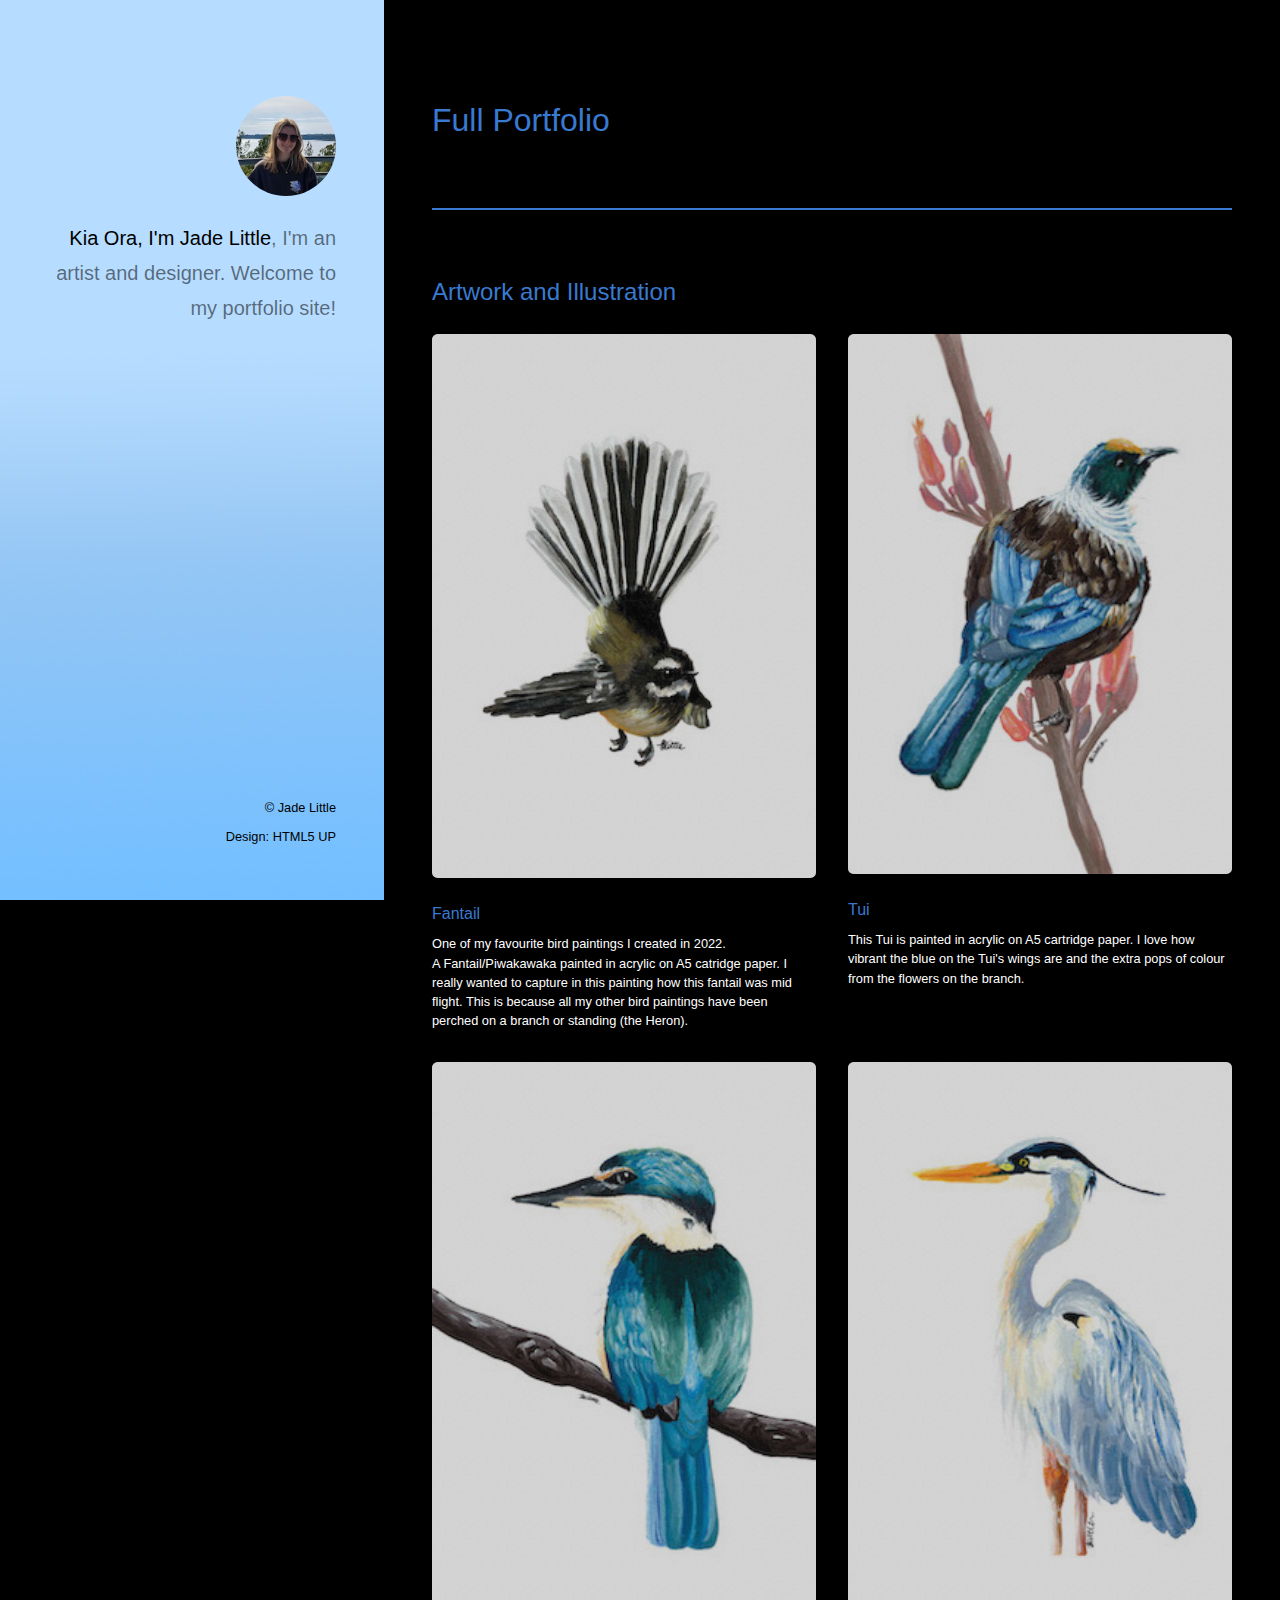
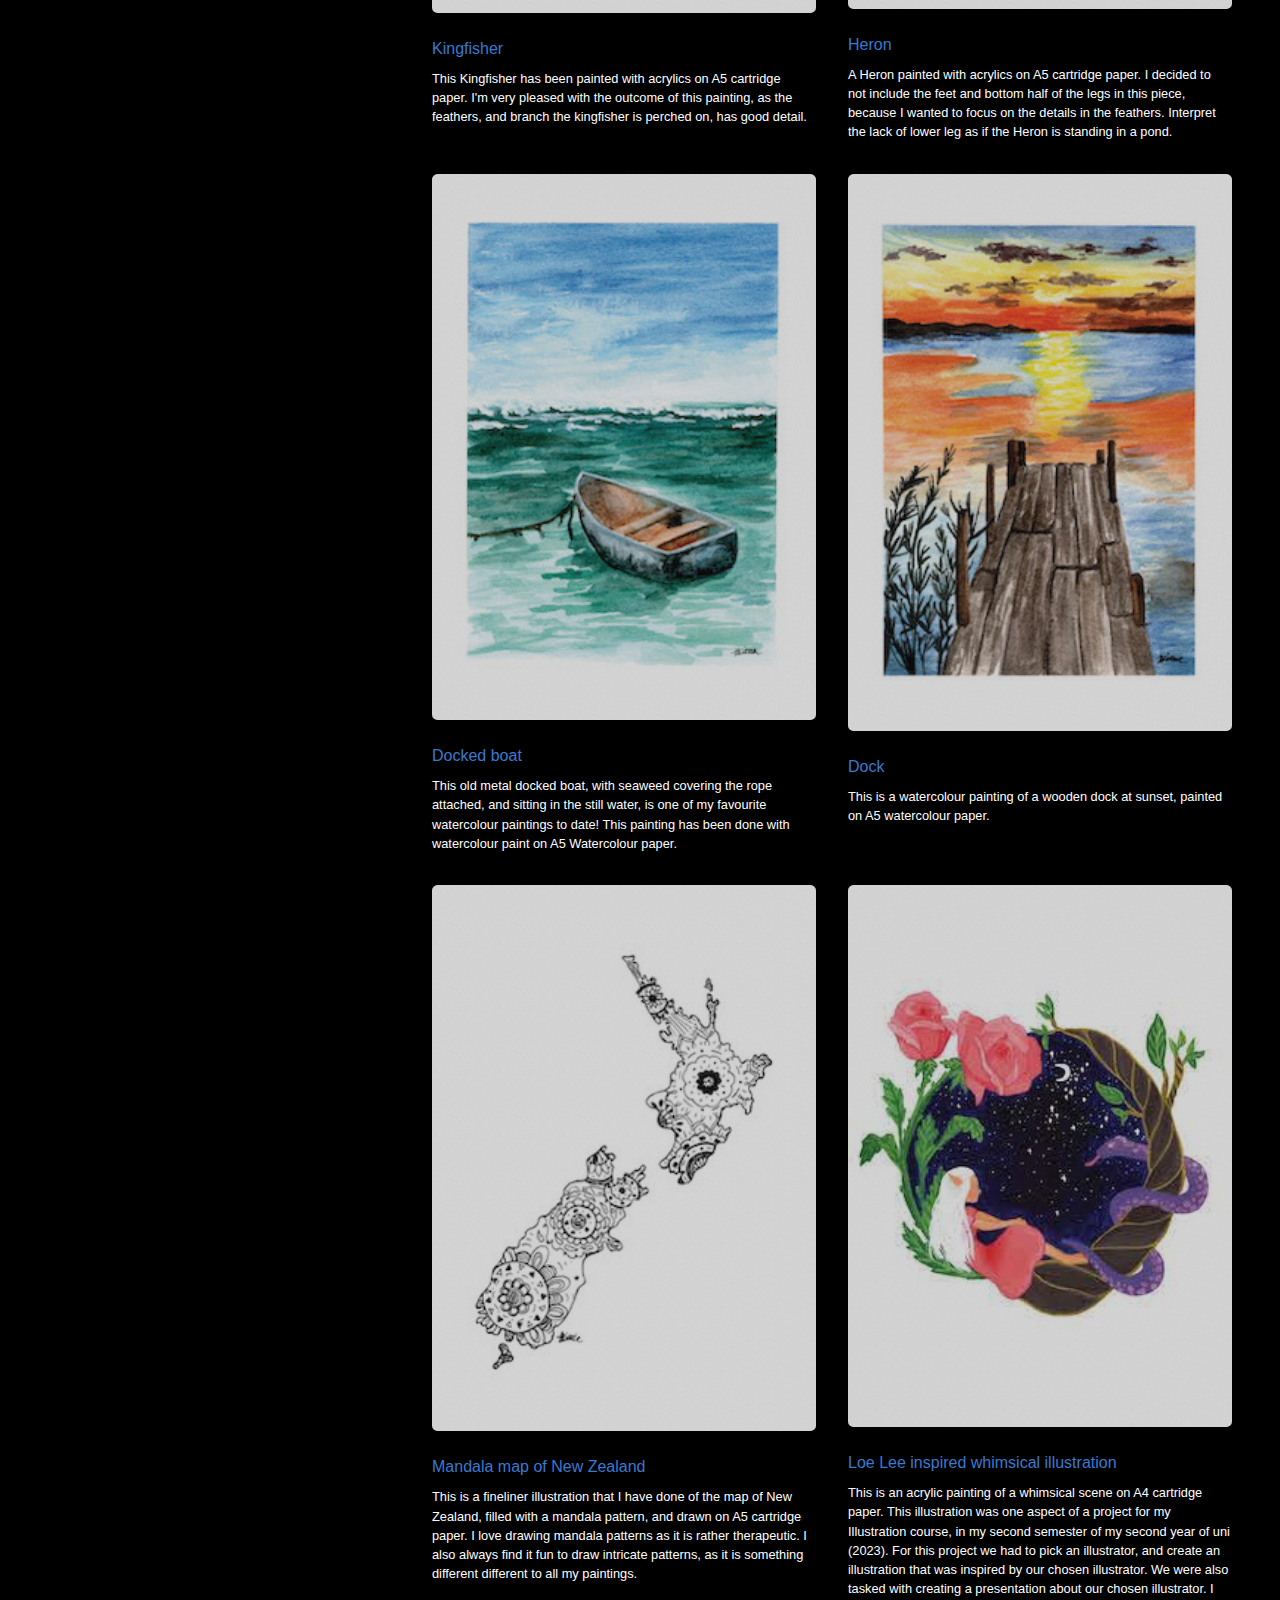
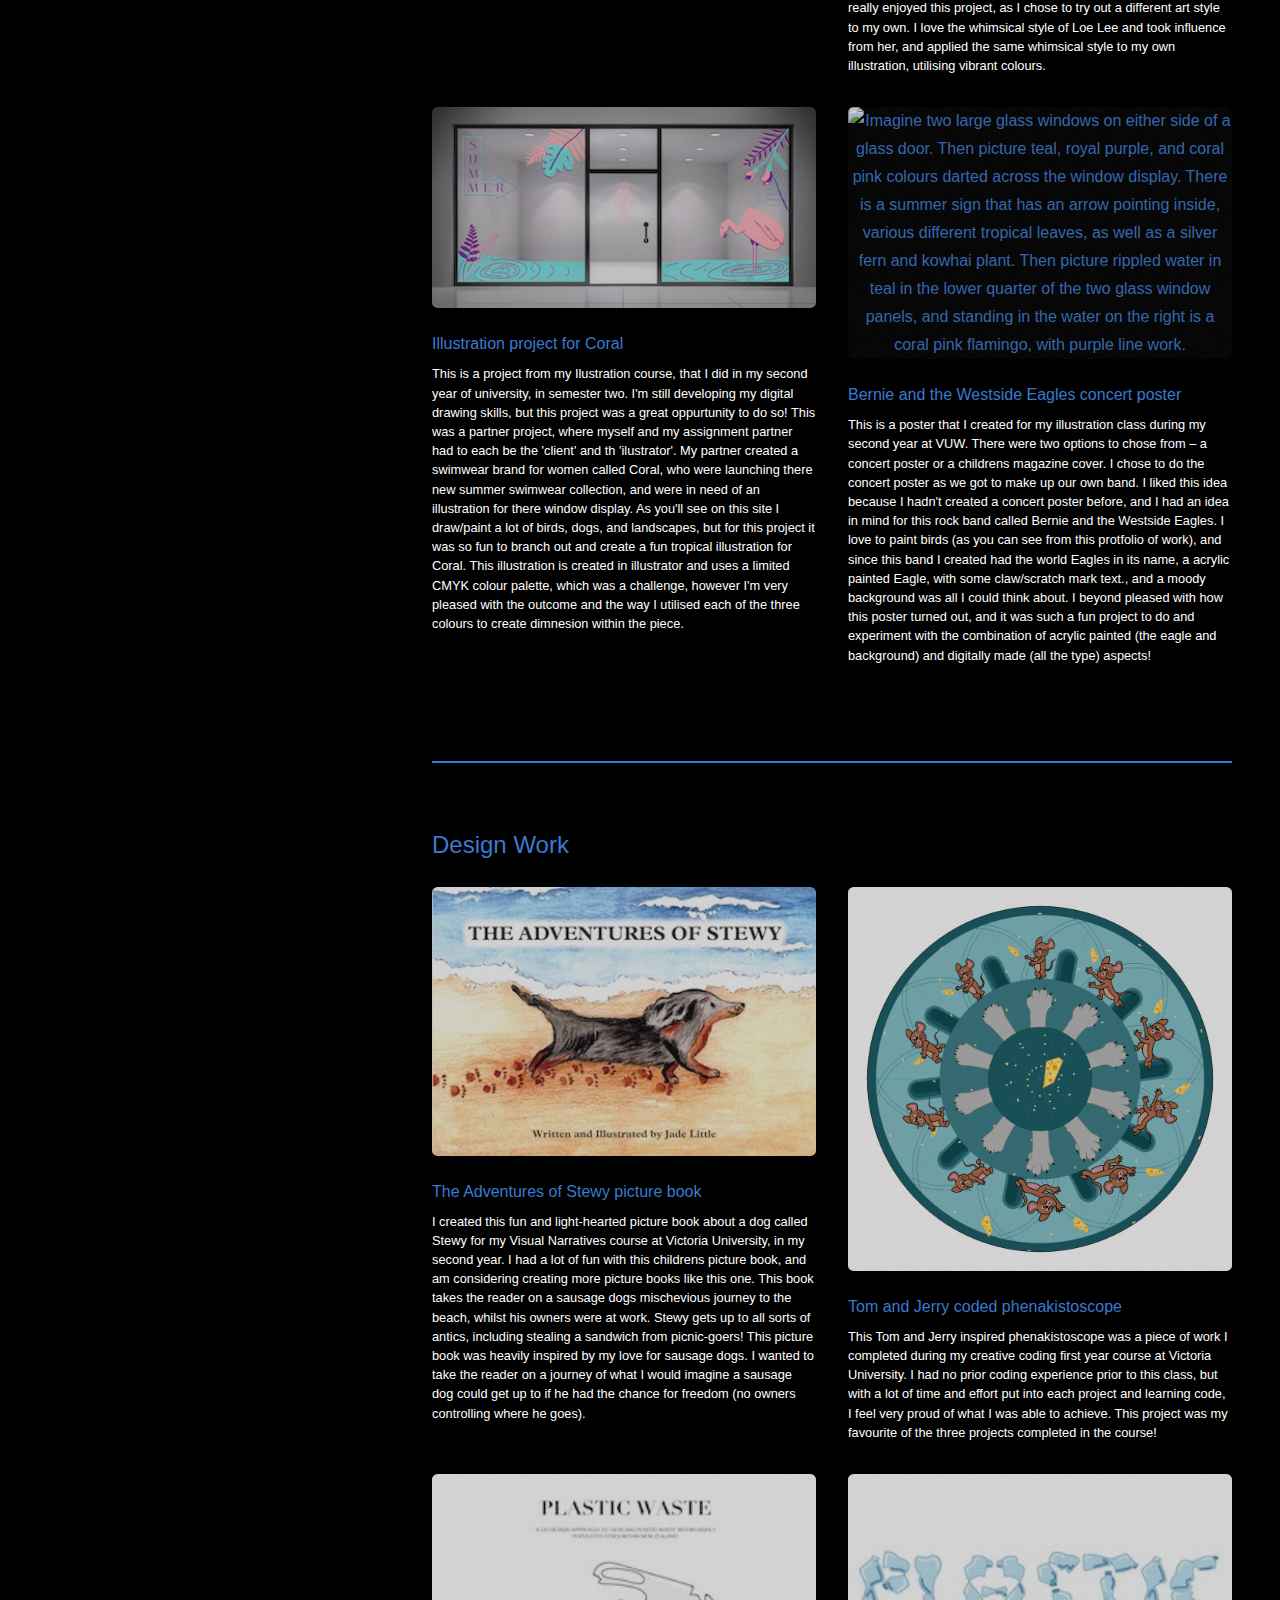
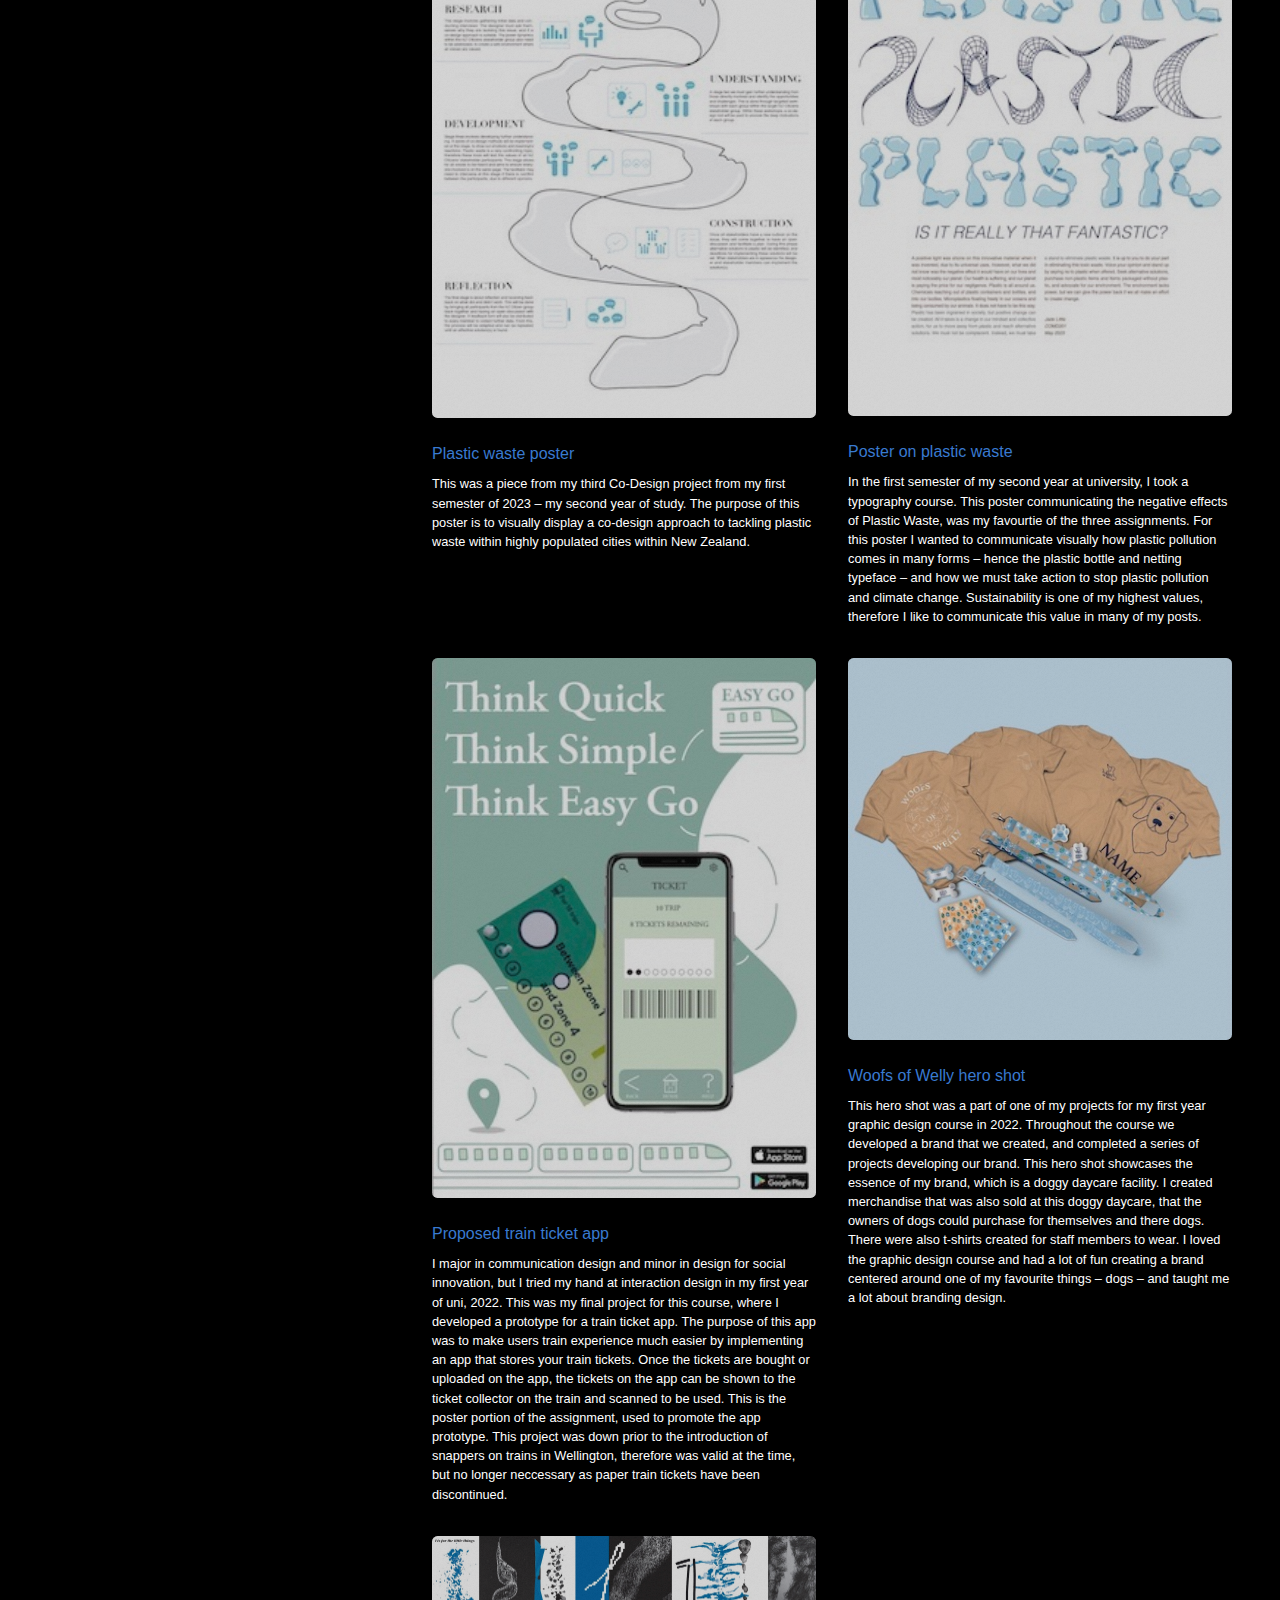
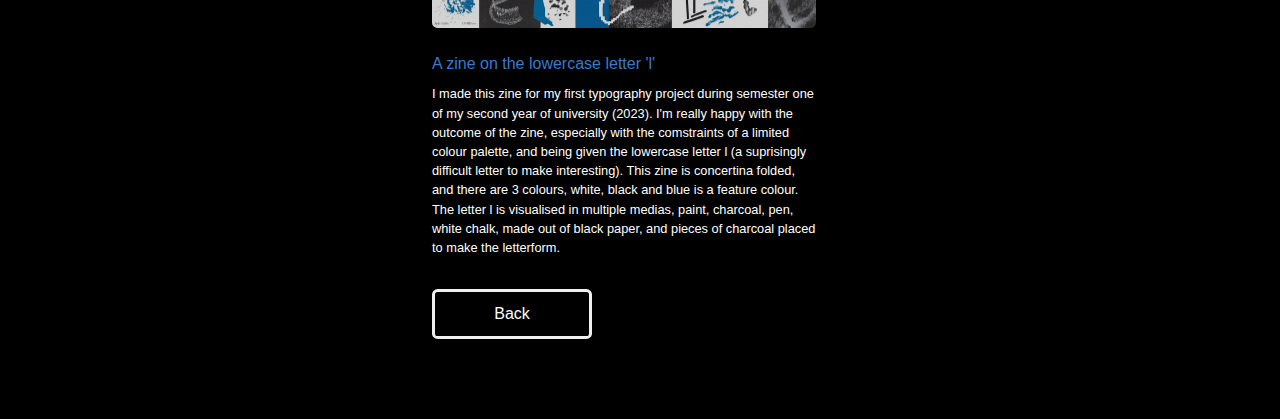
==== commit b2034b37: "Updates to images" ====
--- a/Portfolio.html
+++ b/Portfolio.html
@@ -79,6 +79,11 @@
           <h3>Illustration project for Coral</h3>
           <p>This is a project from my Ilustration course, that I did in my second year of university, in semester two. I'm still developing my digital drawing skills, but this project was a great oppurtunity to do so! This was a partner project, where myself and my assignment partner had to each be the 'client' and th 'ilustrator'. My partner created a swimwear brand for women called Coral, who were launching there new summer swimwear collection, and were in need of an illustration for there window display. As you'll see on this site I draw/paint a lot of birds, dogs, and landscapes, but for this project it was so fun to branch out and create a fun tropical illustration for Coral. This illustration is created in illustrator and uses a limited CMYK colour palette, which was a challenge, however I'm very pleased with the outcome and the way I utilised each of the three colours to create dimnesion within the piece.</p>
         </article>
+        <article class="col-6 col-12-xsmall work-item">
+          <a href="images/fulls/B&TWE.png" class="image fit thumb"><img src="images/thumbs/B&TWE.png" alt="Imagine two large glass windows on either side of a glass door. Then picture teal, royal purple, and coral pink colours darted across the window display. There is a summer sign that has an arrow pointing inside, various different tropical leaves, as well as a silver fern and kowhai plant. Then picture rippled water in teal in the lower quarter of the two glass window panels, and standing in the water on the right is a coral pink flamingo, with purple line work." /></a>
+          <h3>Bernie and the Westside Eagles concert poster</h3>
+          <p>This is a poster that I created for my illustration class during my second year at VUW. There were two options to chose from – a concert poster or a childrens magazine cover. I chose to do the concert poster as we got to make up our own band. I liked this idea because I hadn't created a concert poster before, and I had an idea in mind for this rock band called Bernie and the Westside Eagles. I love to paint birds (as you can see from this protfolio of work), and since this band I created had the world Eagles in its name, a acrylic painted Eagle, with some claw/scratch mark text., and a moody background was all I could think about. I beyond pleased with how this poster turned out, and it was such a fun project to do and experiment with the combination of acrylic painted (the eagle and background) and digitally made (all the type) aspects!</p>
+        </article>
       </div>
     
     </section>
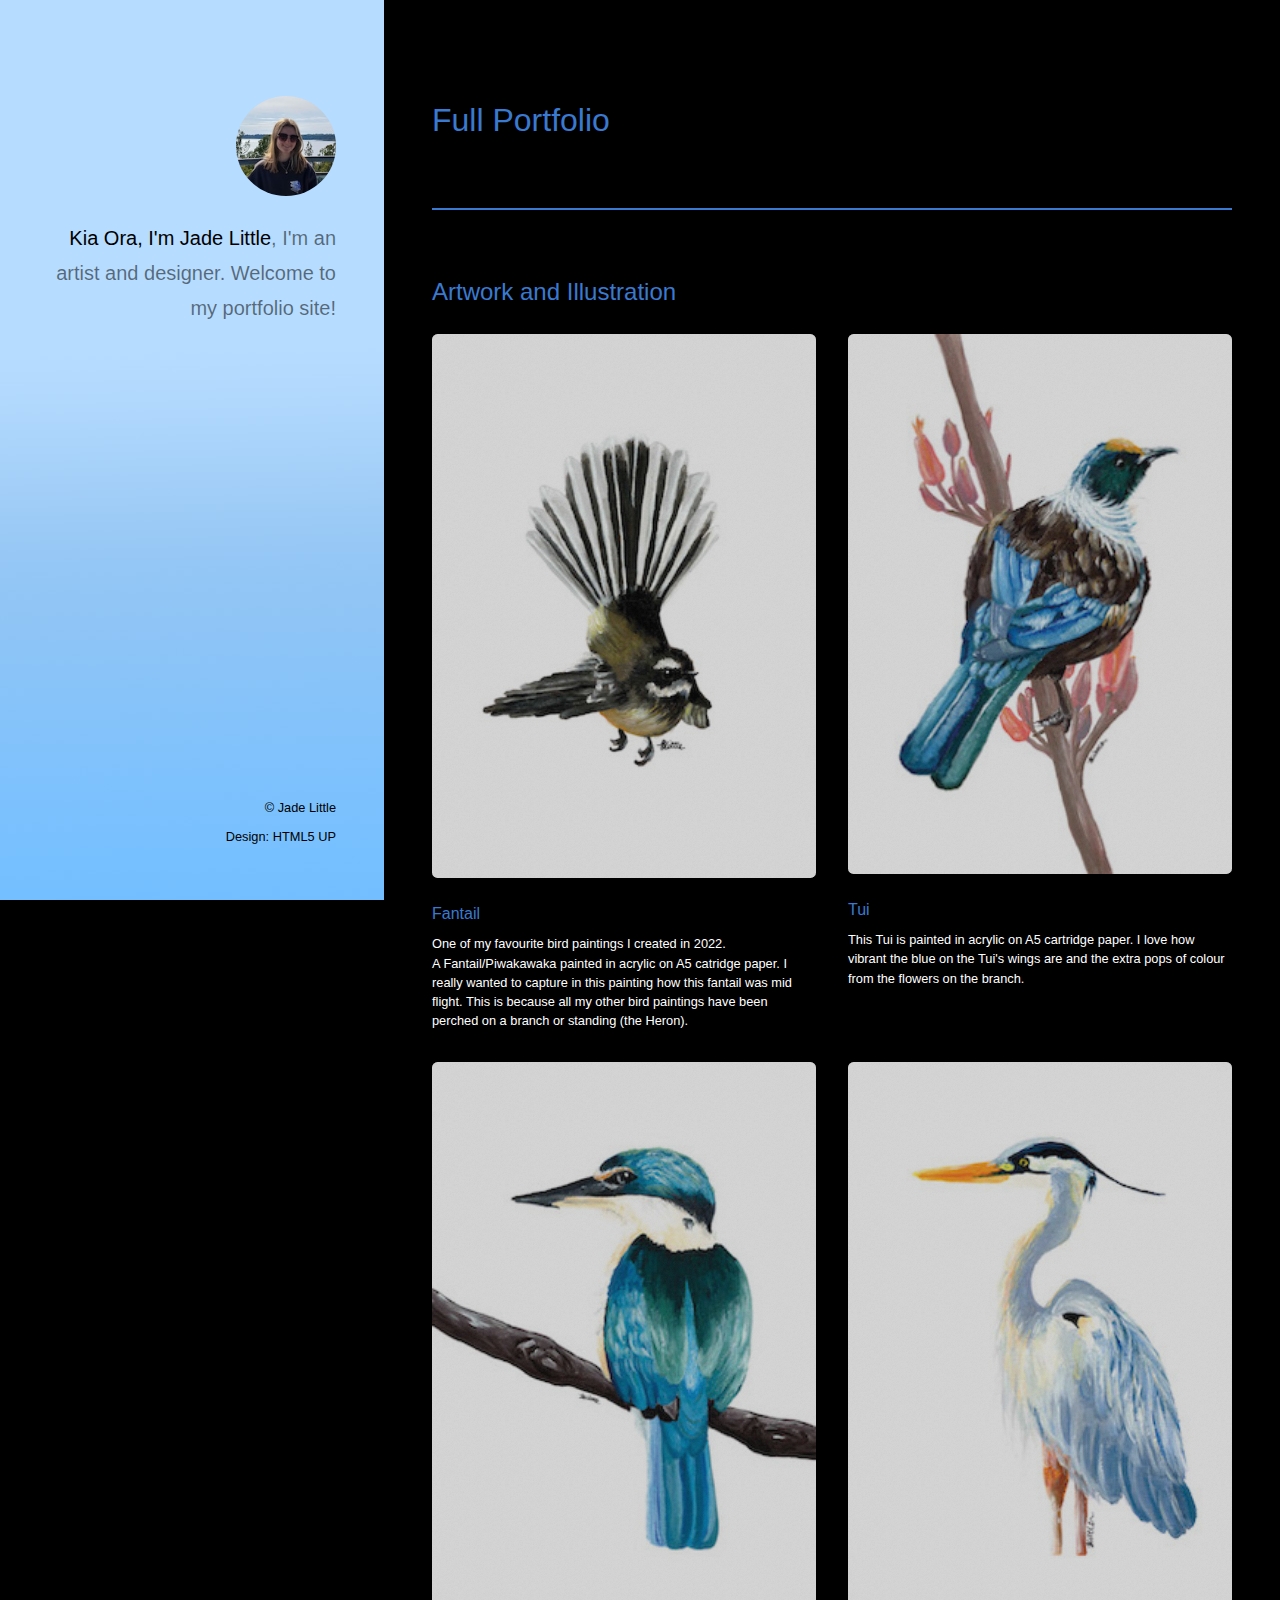
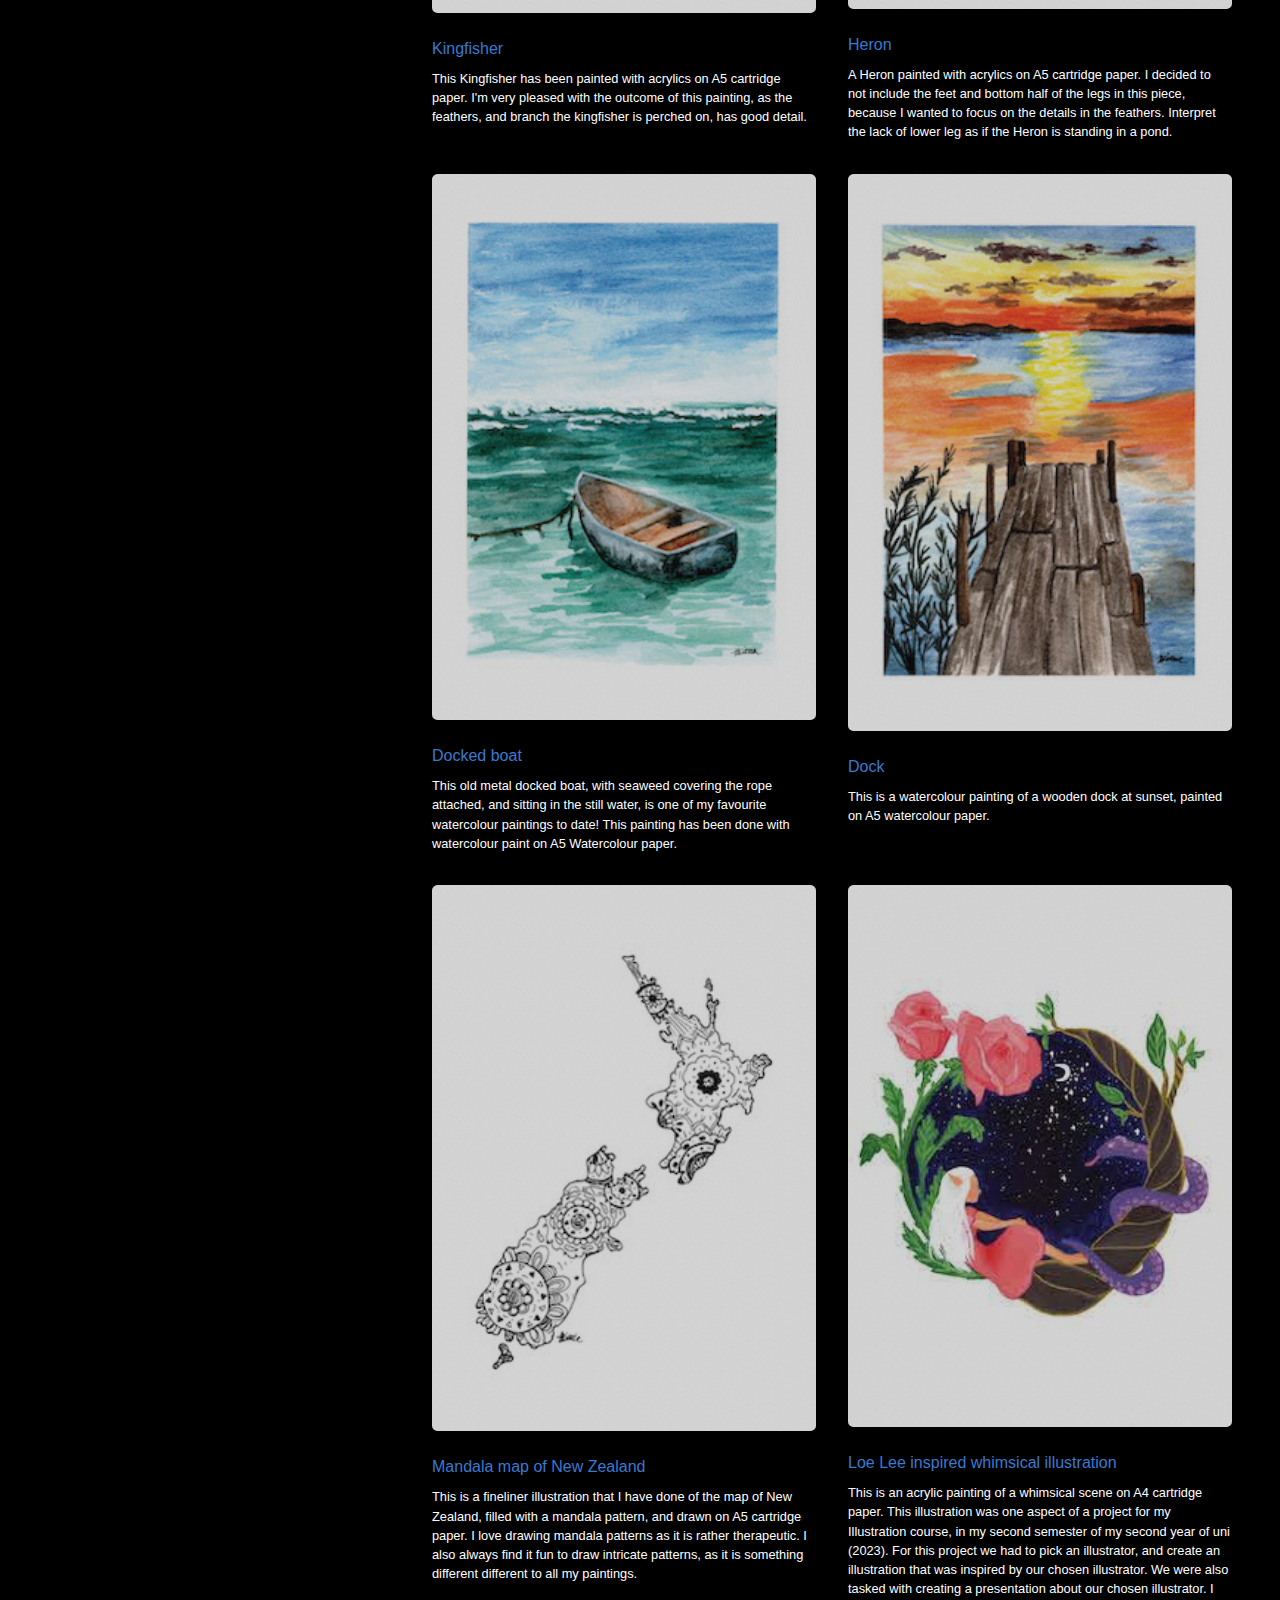
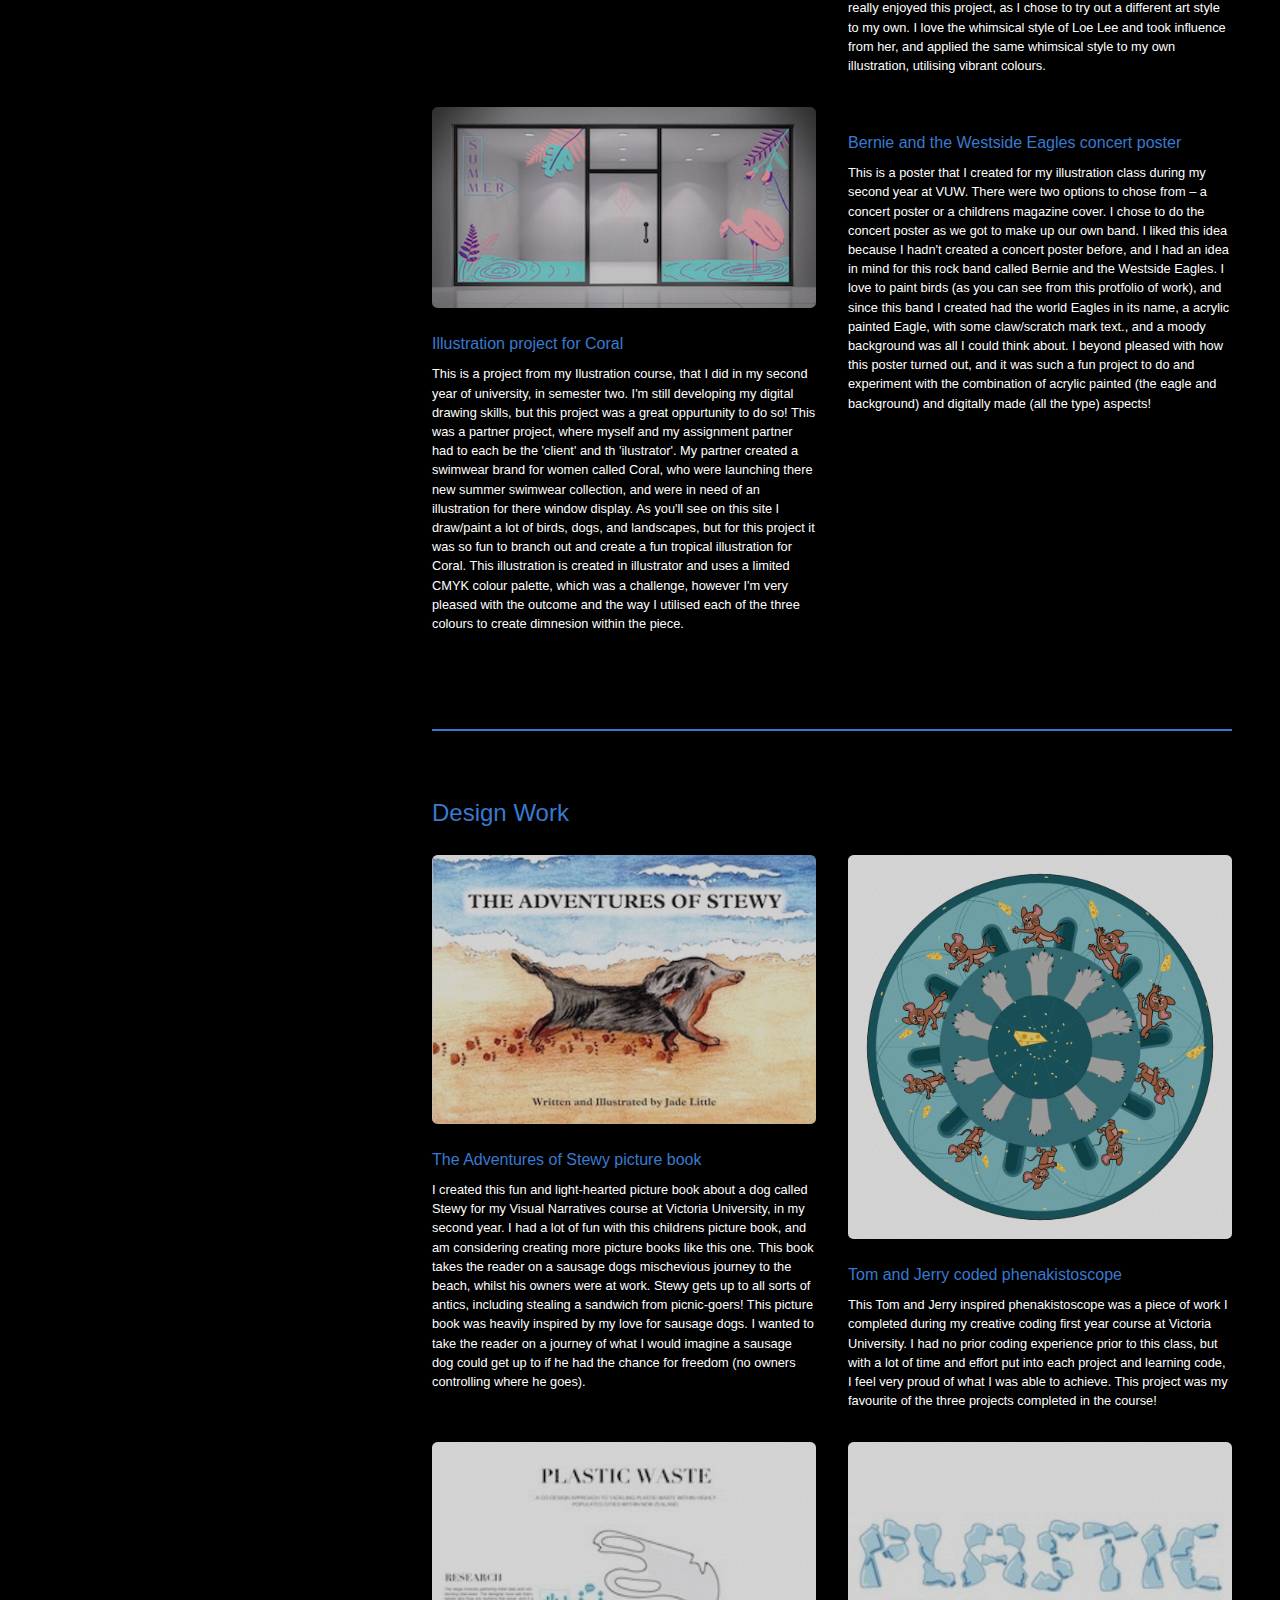
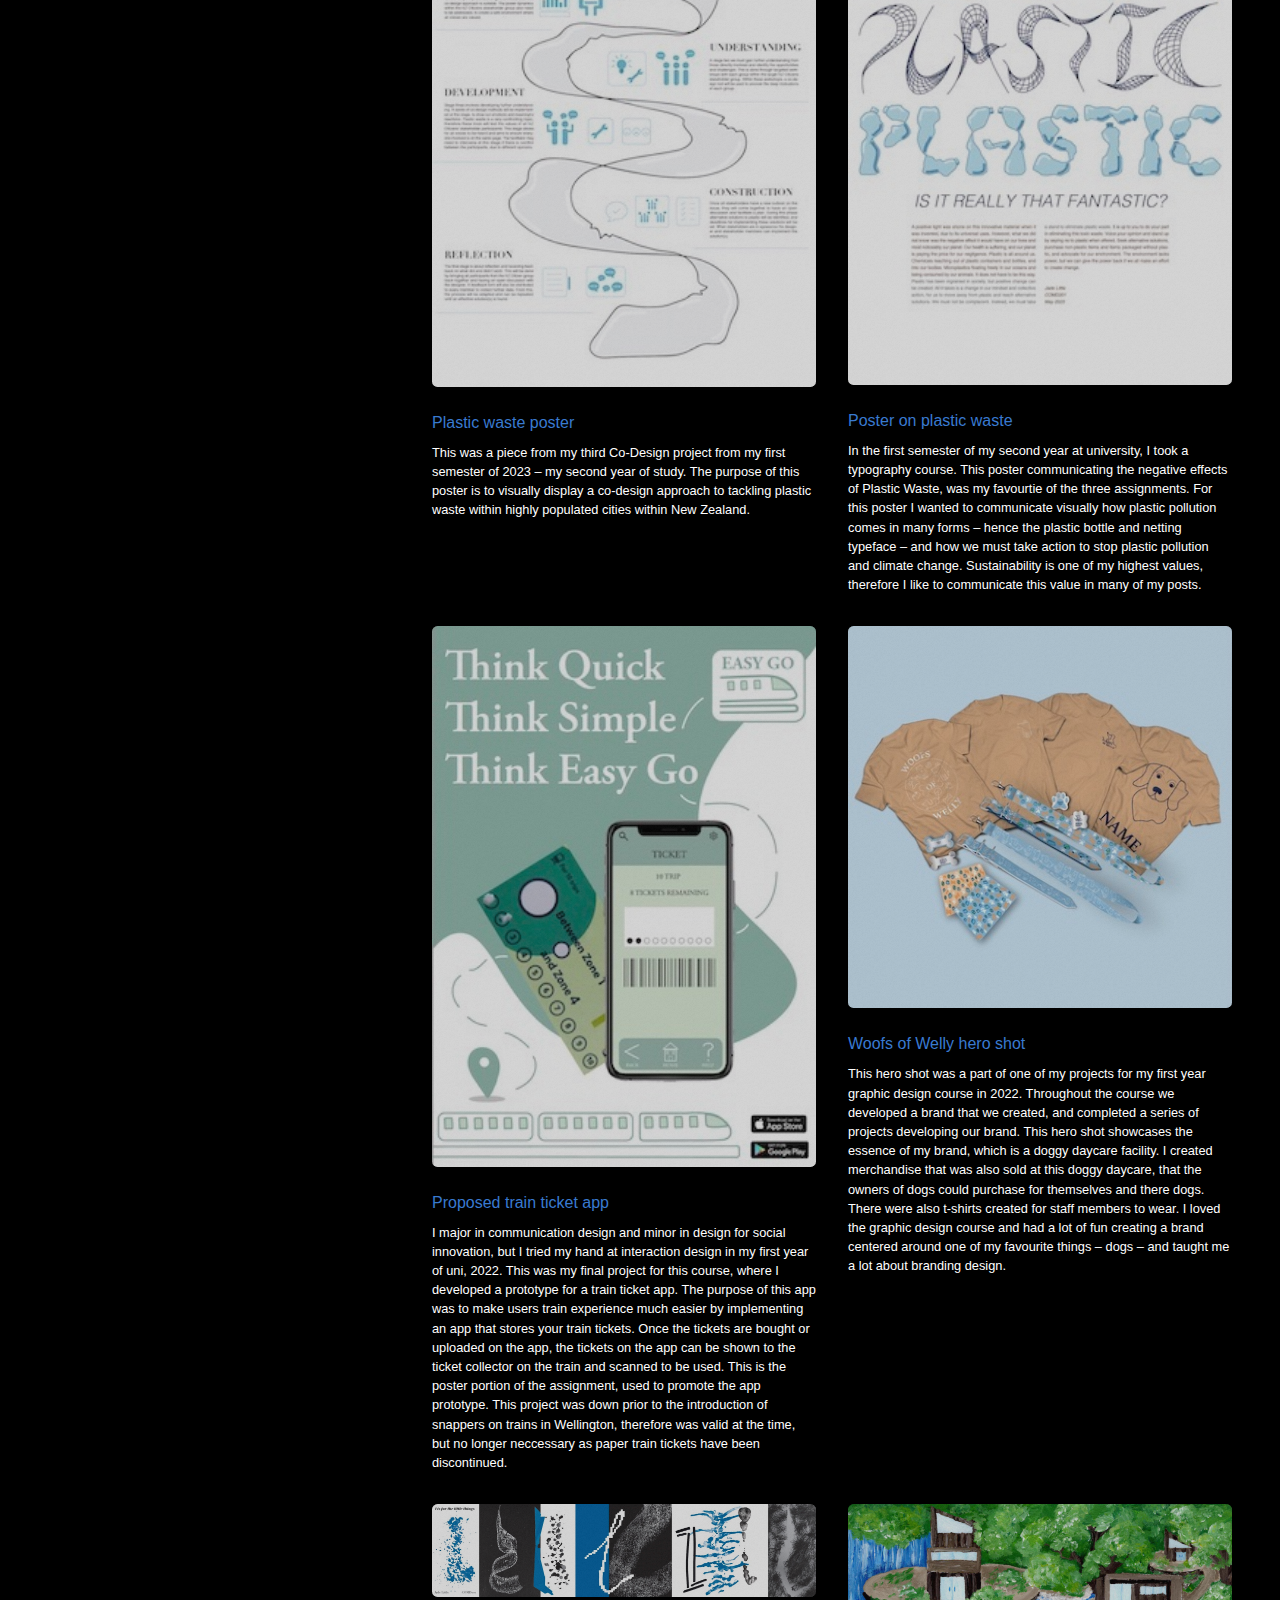
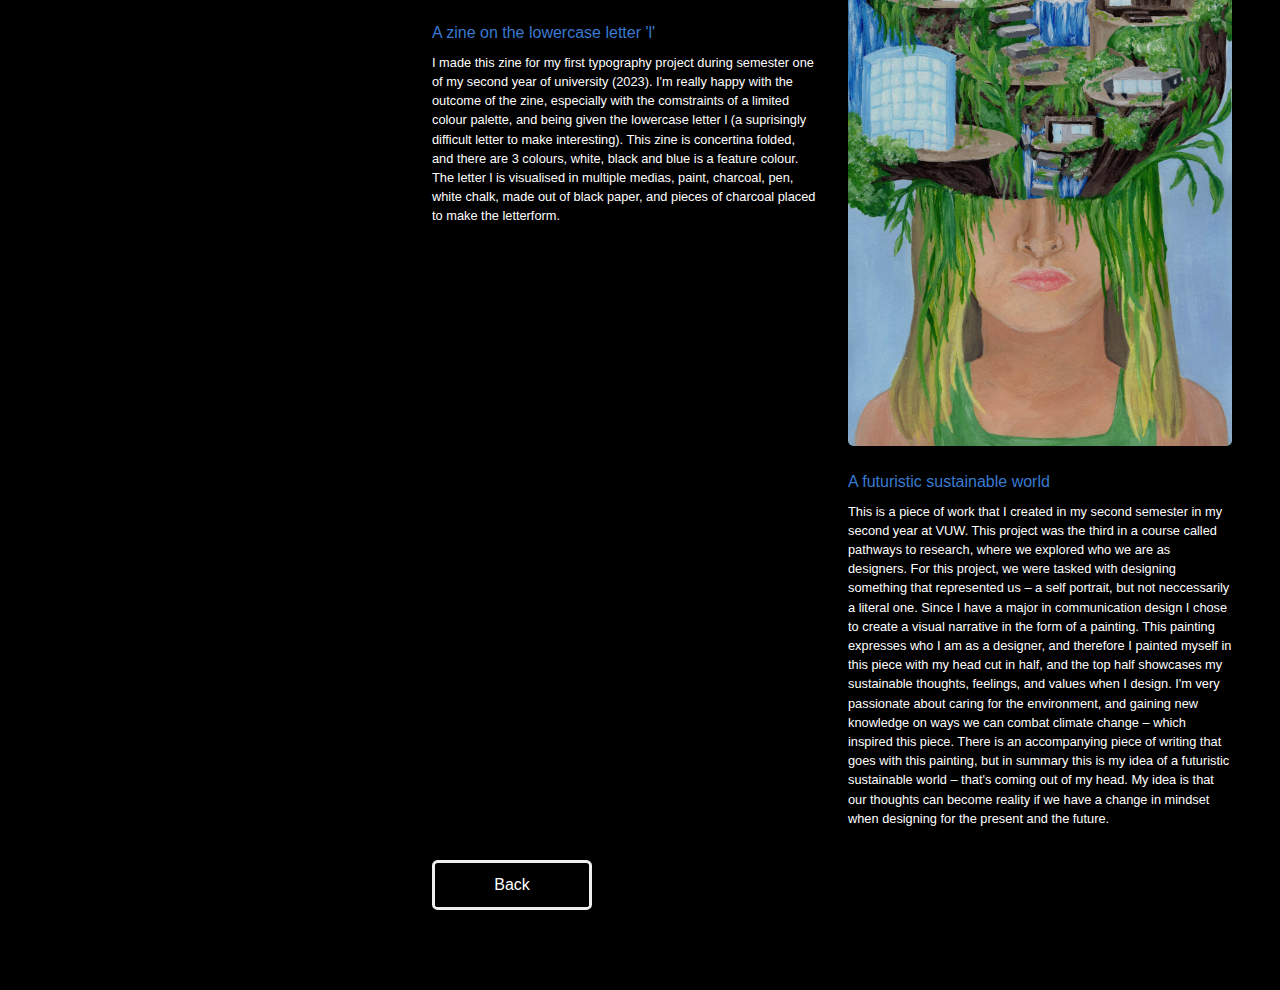
==== commit 06fd1d8a: "Adding another piece of work to my portfolio" ====
--- a/Portfolio.html
+++ b/Portfolio.html
@@ -15,8 +15,8 @@
    <header id="header">
     <div class="inner">
       <a href="#" class="image avatar"><img src="images/Profile.jpg" alt="" /></a>
-      <h1><strong>Kia Ora, I'm Jade Little</strong>, I'm an artist<br />
-      and designer. Welcome to my portfolio site!<br /></h1>
+      <h1><strong>Kia Ora, I'm Jade Little</strong>, I'm an artist
+      and designer. Welcome to my portfolio site!</h1>
     </div>
   </header>
 
@@ -80,7 +80,7 @@
           <p>This is a project from my Ilustration course, that I did in my second year of university, in semester two. I'm still developing my digital drawing skills, but this project was a great oppurtunity to do so! This was a partner project, where myself and my assignment partner had to each be the 'client' and th 'ilustrator'. My partner created a swimwear brand for women called Coral, who were launching there new summer swimwear collection, and were in need of an illustration for there window display. As you'll see on this site I draw/paint a lot of birds, dogs, and landscapes, but for this project it was so fun to branch out and create a fun tropical illustration for Coral. This illustration is created in illustrator and uses a limited CMYK colour palette, which was a challenge, however I'm very pleased with the outcome and the way I utilised each of the three colours to create dimnesion within the piece.</p>
         </article>
         <article class="col-6 col-12-xsmall work-item">
-          <a href="images/fulls/B&TWE.png" class="image fit thumb"><img src="images/thumbs/B&TWE.png" alt="Imagine two large glass windows on either side of a glass door. Then picture teal, royal purple, and coral pink colours darted across the window display. There is a summer sign that has an arrow pointing inside, various different tropical leaves, as well as a silver fern and kowhai plant. Then picture rippled water in teal in the lower quarter of the two glass window panels, and standing in the water on the right is a coral pink flamingo, with purple line work." /></a>
+          <a href="images/fulls/B&TWE.png" class="image fit thumb"><img src="images/thumbs/B&TWE.png" alt="" /></a>
           <h3>Bernie and the Westside Eagles concert poster</h3>
           <p>This is a poster that I created for my illustration class during my second year at VUW. There were two options to chose from – a concert poster or a childrens magazine cover. I chose to do the concert poster as we got to make up our own band. I liked this idea because I hadn't created a concert poster before, and I had an idea in mind for this rock band called Bernie and the Westside Eagles. I love to paint birds (as you can see from this protfolio of work), and since this band I created had the world Eagles in its name, a acrylic painted Eagle, with some claw/scratch mark text., and a moody background was all I could think about. I beyond pleased with how this poster turned out, and it was such a fun project to do and experiment with the combination of acrylic painted (the eagle and background) and digitally made (all the type) aspects!</p>
         </article>
@@ -127,6 +127,11 @@
           <h3>A zine on the lowercase letter 'l'</h3>
           <p>I made this zine for my first typography project during semester one of my second year of university (2023). I'm really happy with the outcome of the zine, especially with the comstraints of a limited colour palette, and being given the lowercase letter l (a suprisingly difficult letter to make interesting). This zine is concertina folded, and there are 3 colours, white, black and blue is a feature colour. The letter l is visualised in multiple medias, paint, charcoal, pen, white chalk, made out of black paper, and pieces of charcoal placed to make the letterform.</p>
         </article>
+        <article class="col-6 col-12-xsmall work-item">
+          <a href="images/fulls/FSW.jpg" class="image fit thumb"><img src="images/thumbs/FSW.jpg" alt="" /></a>
+          <h3>A futuristic sustainable world</h3>
+          <p>This is a piece of work that I created in my second semester in my second year at VUW. This project was the third in a course called pathways to research, where we explored who we are as designers. For this project, we were tasked with designing something that represented us – a self portrait, but not neccessarily a literal one. Since I have a major in communication design I chose to create a visual narrative in the form of a painting. This painting expresses who I am as a designer, and therefore I painted myself in this piece with my head cut in half, and the top half showcases my sustainable thoughts, feelings, and values when I design. I'm very passionate about caring for the environment, and gaining new knowledge on ways we can combat climate change – which inspired this piece. There is an accompanying piece of writing that goes with this painting, but in summary this is my idea of a futuristic sustainable world – that's coming out of my head. My idea is that our thoughts can become reality if we have a change in mindset when designing for the present and the future. </p>
+        </article>
       </div>
 
       <ul class="actions">
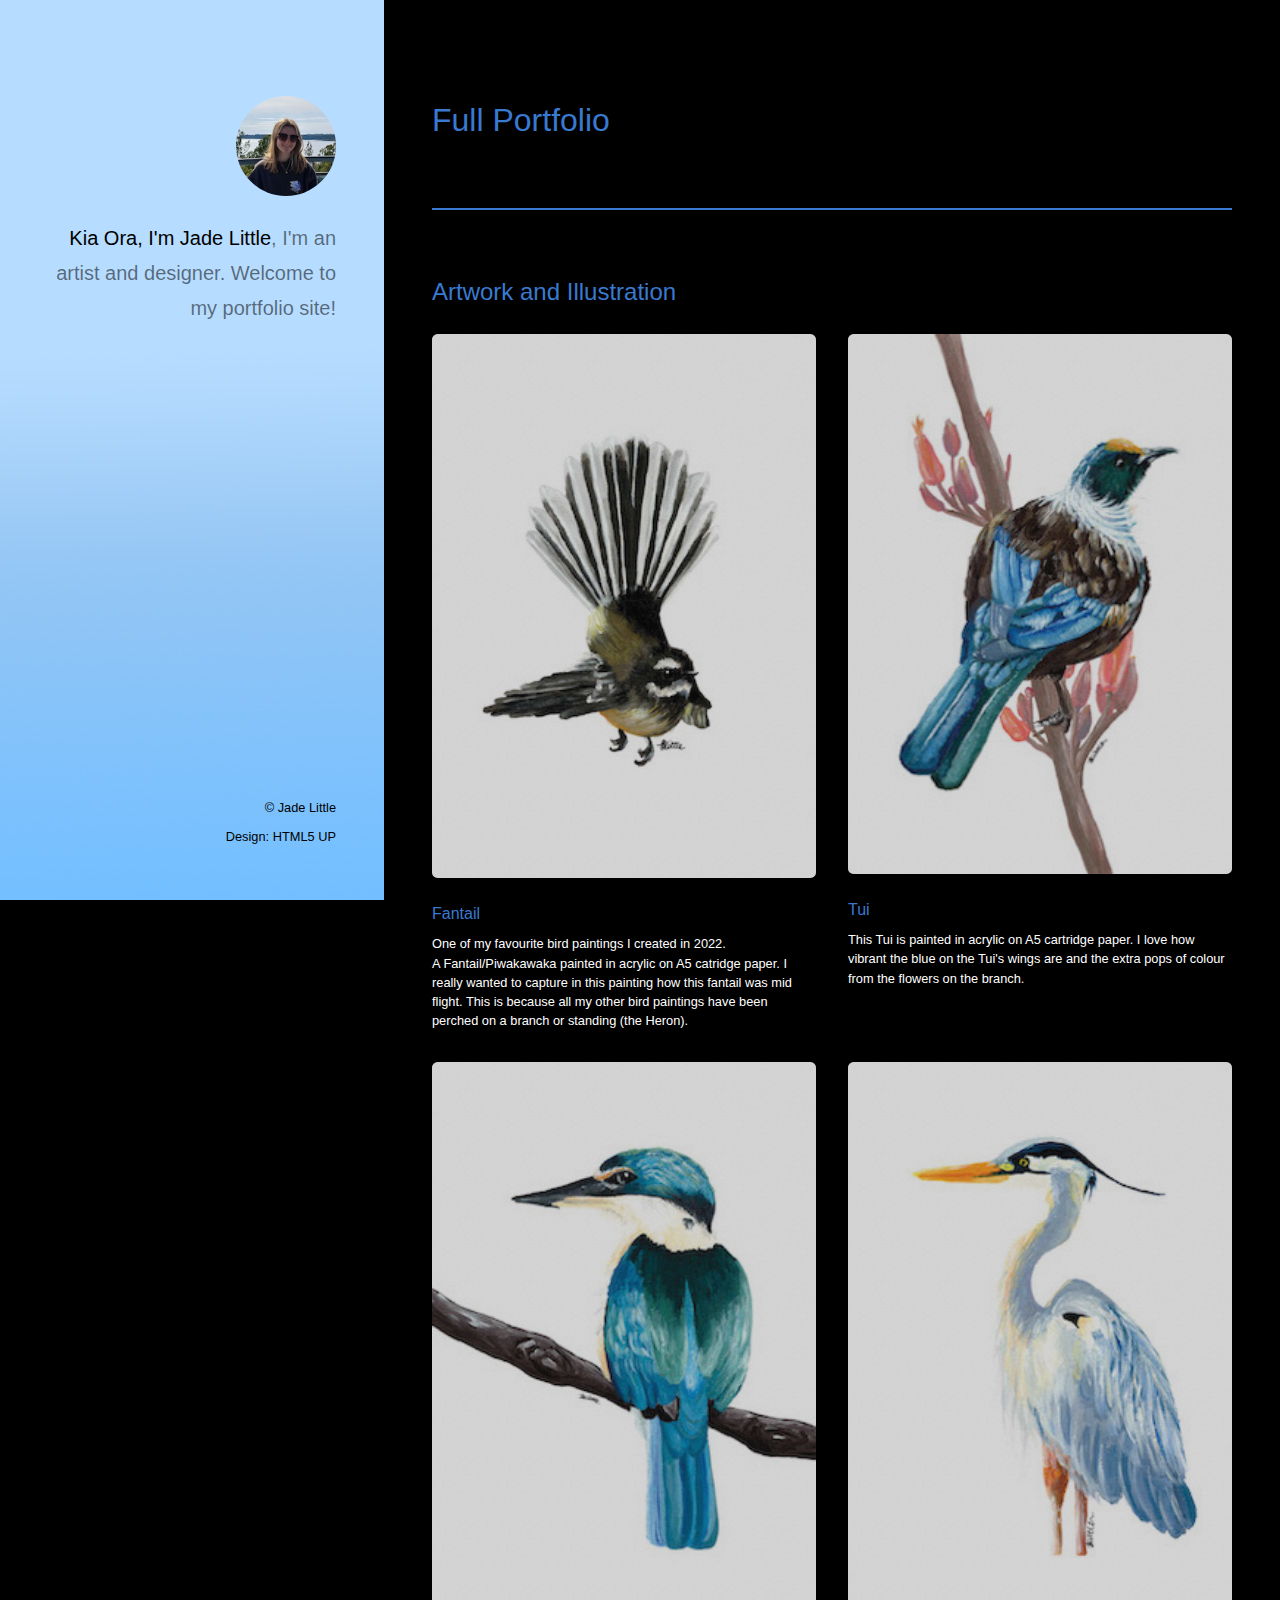
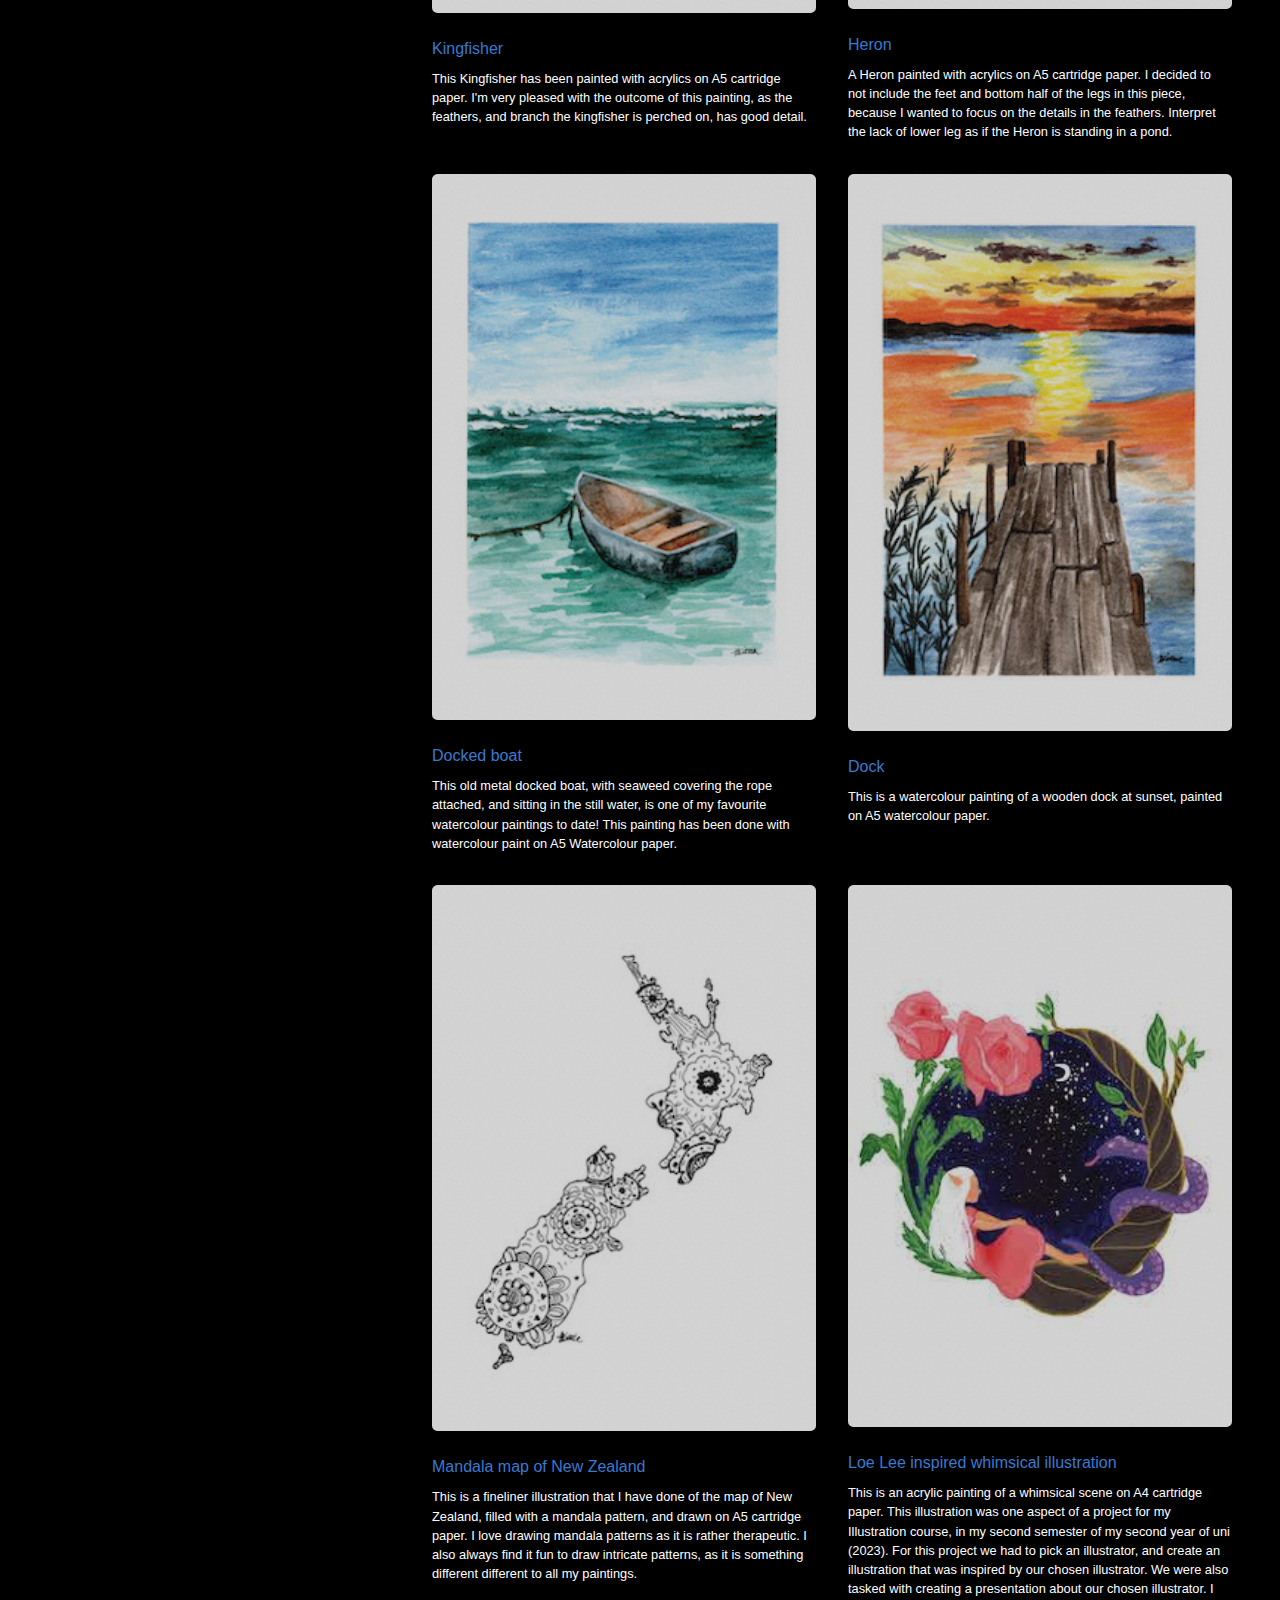
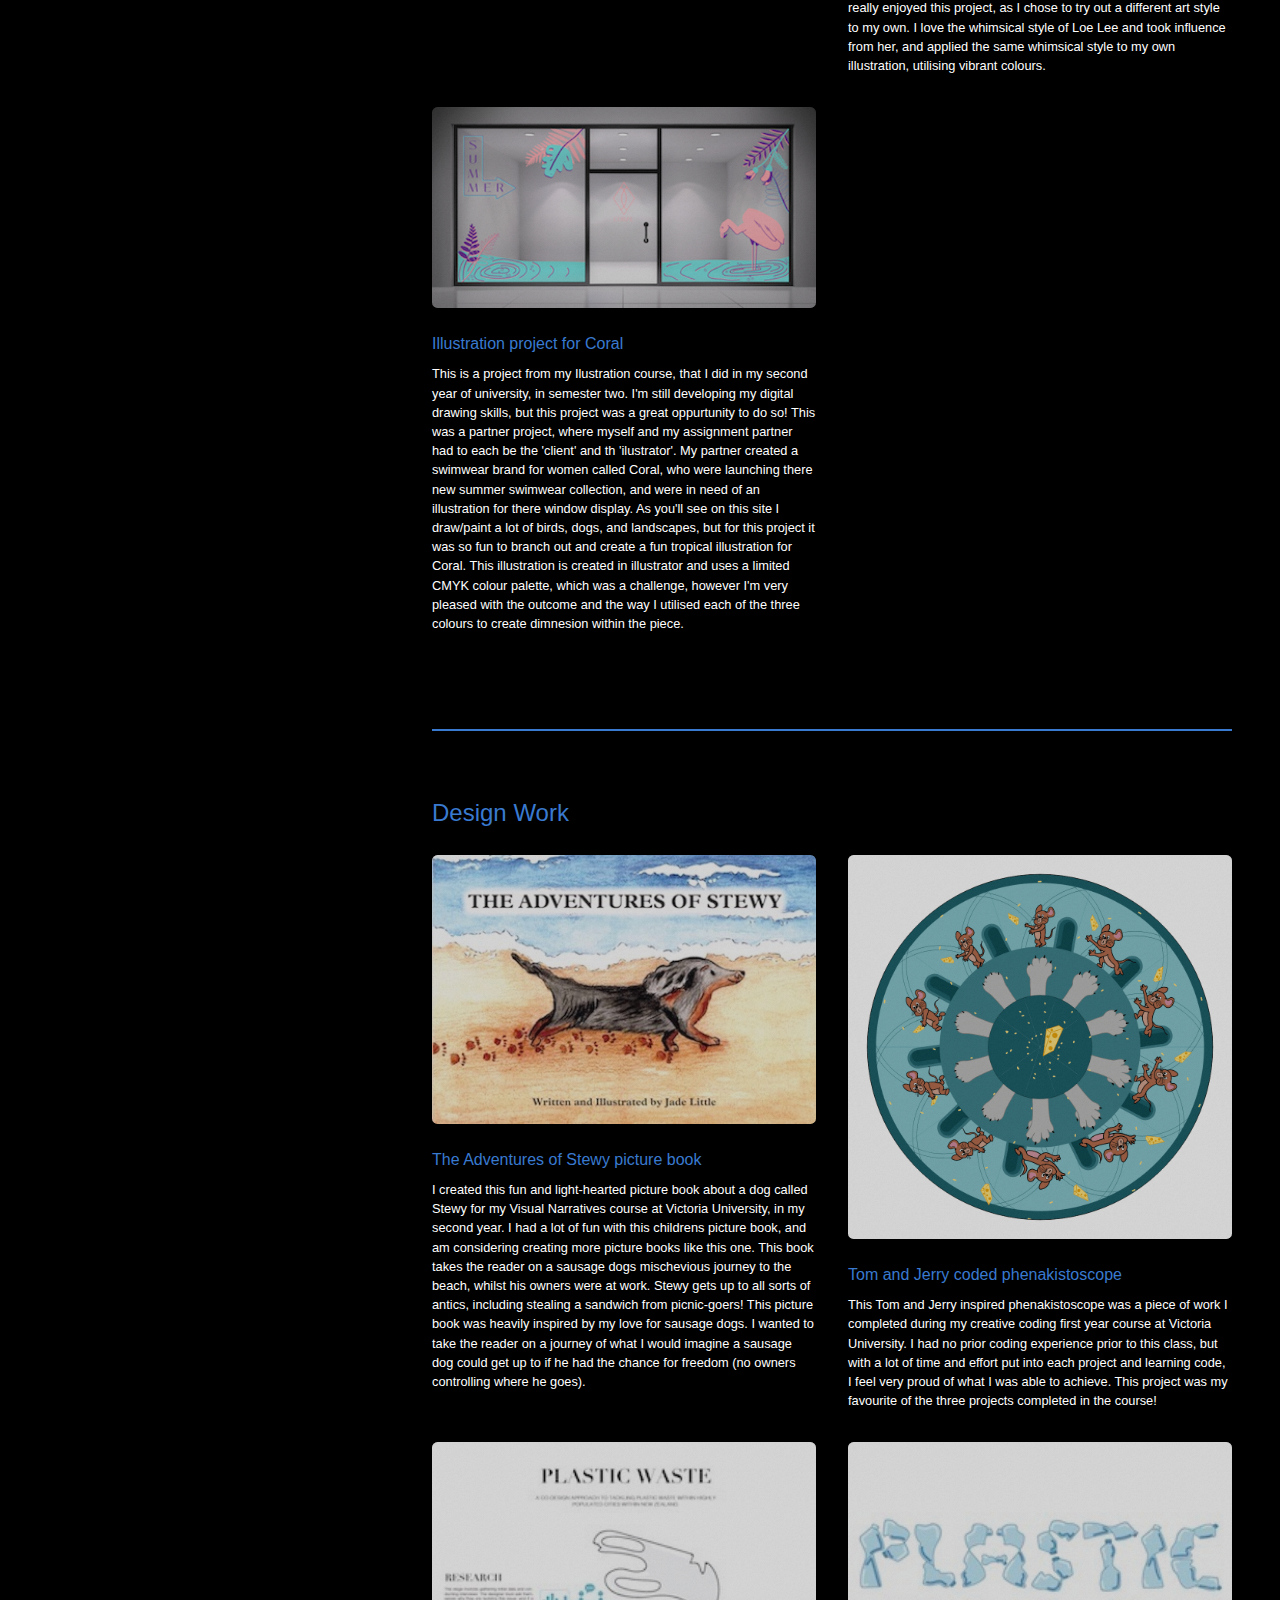
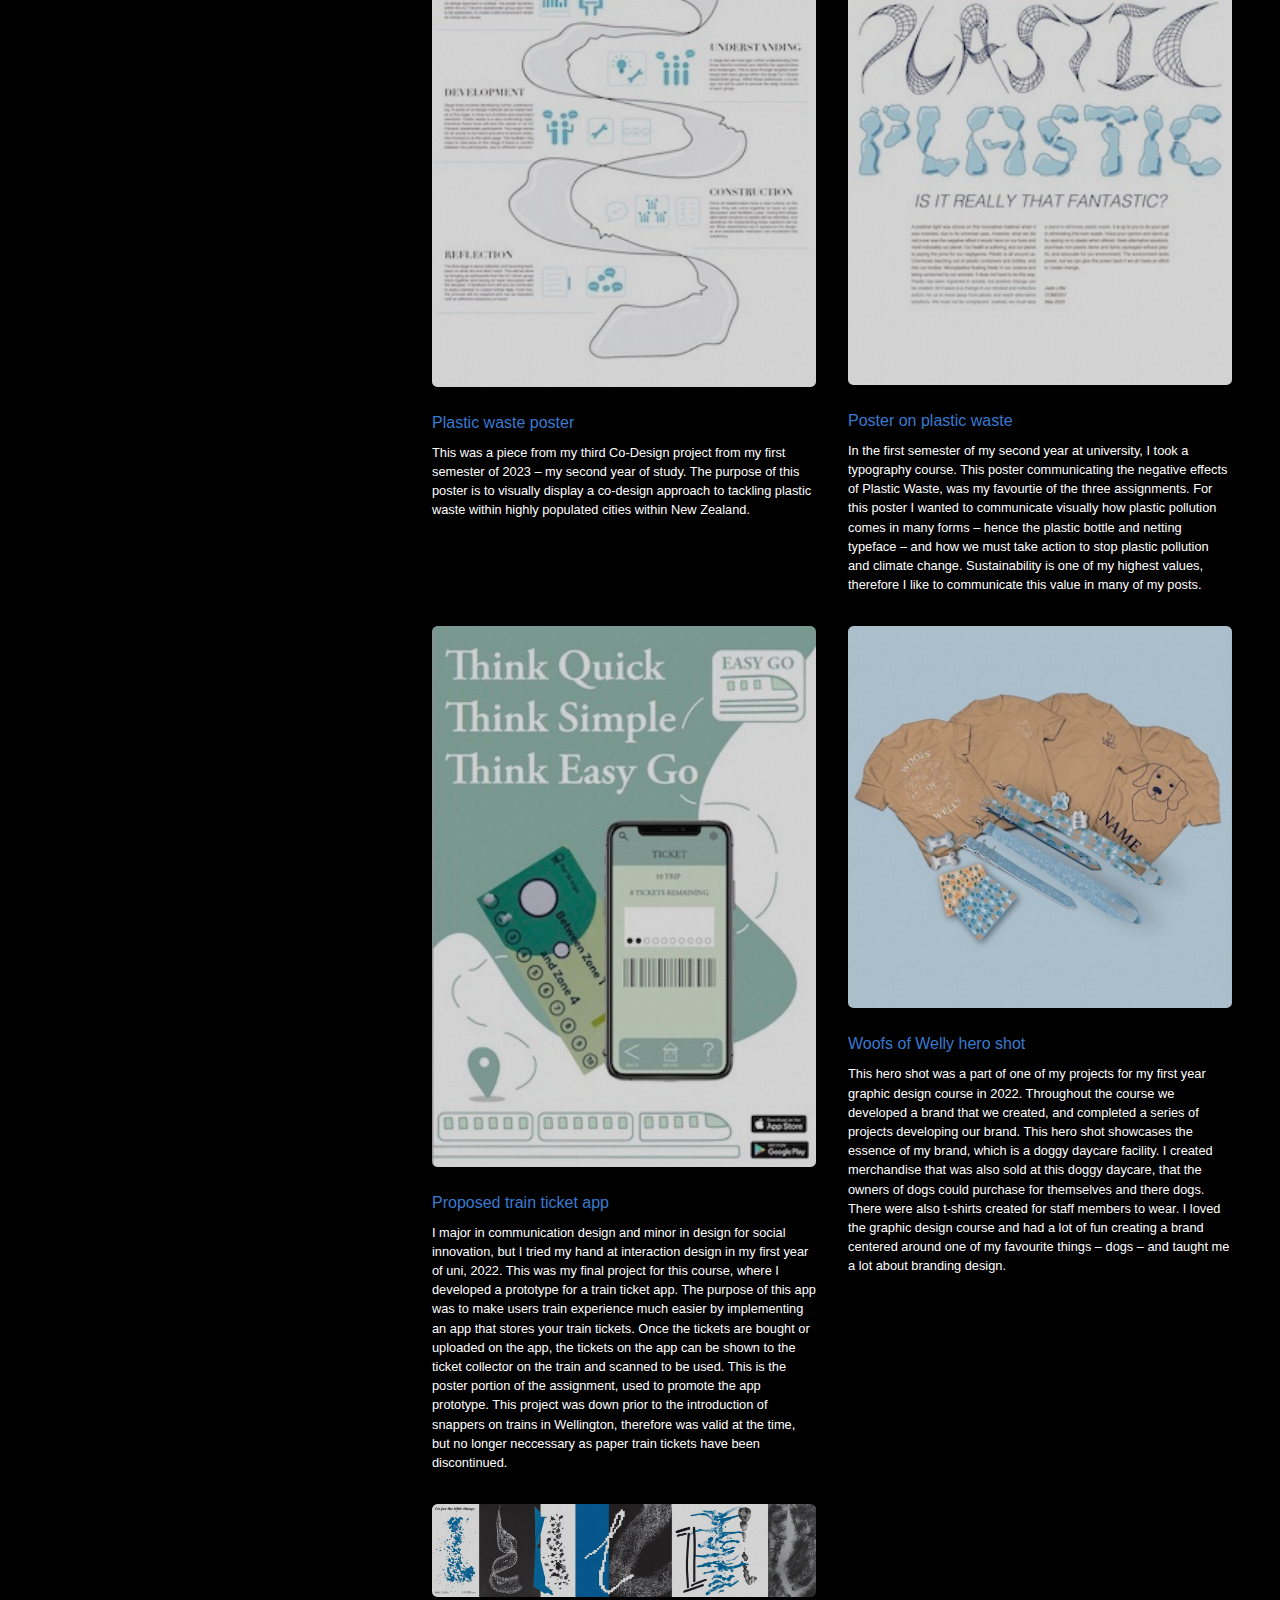
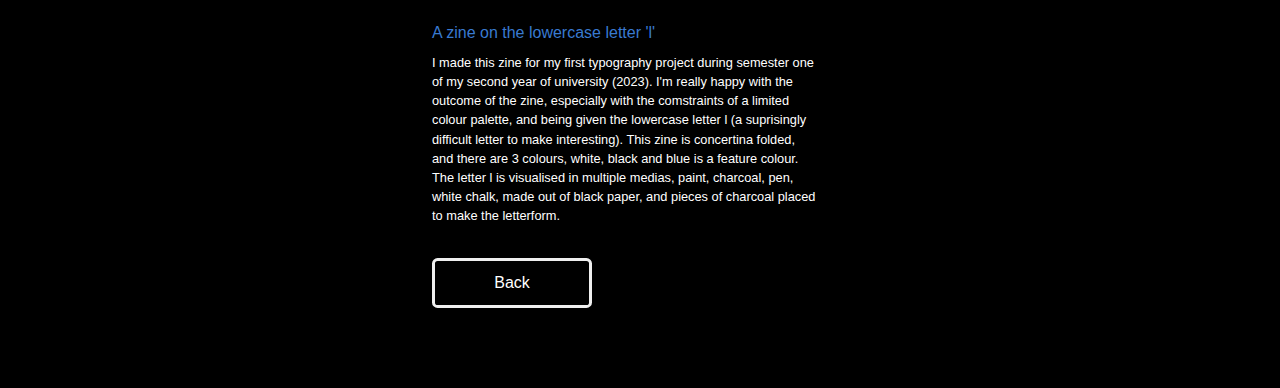
==== commit 40b674e9: "Recent updates" ====
--- a/Portfolio.html
+++ b/Portfolio.html
@@ -15,8 +15,8 @@
    <header id="header">
     <div class="inner">
       <a href="#" class="image avatar"><img src="images/Profile.jpg" alt="" /></a>
-      <h1><strong>Kia Ora, I'm Jade Little</strong>, I'm an artist
-      and designer. Welcome to my portfolio site!</h1>
+      <h1><strong>Kia Ora, I'm Jade Little</strong>, I'm an artist<br />
+      and designer. Welcome to my portfolio site!<br /></h1>
     </div>
   </header>
 
@@ -79,11 +79,6 @@
           <h3>Illustration project for Coral</h3>
           <p>This is a project from my Ilustration course, that I did in my second year of university, in semester two. I'm still developing my digital drawing skills, but this project was a great oppurtunity to do so! This was a partner project, where myself and my assignment partner had to each be the 'client' and th 'ilustrator'. My partner created a swimwear brand for women called Coral, who were launching there new summer swimwear collection, and were in need of an illustration for there window display. As you'll see on this site I draw/paint a lot of birds, dogs, and landscapes, but for this project it was so fun to branch out and create a fun tropical illustration for Coral. This illustration is created in illustrator and uses a limited CMYK colour palette, which was a challenge, however I'm very pleased with the outcome and the way I utilised each of the three colours to create dimnesion within the piece.</p>
         </article>
-        <article class="col-6 col-12-xsmall work-item">
-          <a href="images/fulls/B&TWE.png" class="image fit thumb"><img src="images/thumbs/B&TWE.png" alt="" /></a>
-          <h3>Bernie and the Westside Eagles concert poster</h3>
-          <p>This is a poster that I created for my illustration class during my second year at VUW. There were two options to chose from – a concert poster or a childrens magazine cover. I chose to do the concert poster as we got to make up our own band. I liked this idea because I hadn't created a concert poster before, and I had an idea in mind for this rock band called Bernie and the Westside Eagles. I love to paint birds (as you can see from this protfolio of work), and since this band I created had the world Eagles in its name, a acrylic painted Eagle, with some claw/scratch mark text., and a moody background was all I could think about. I beyond pleased with how this poster turned out, and it was such a fun project to do and experiment with the combination of acrylic painted (the eagle and background) and digitally made (all the type) aspects!</p>
-        </article>
       </div>
     
     </section>
@@ -127,11 +122,6 @@
           <h3>A zine on the lowercase letter 'l'</h3>
           <p>I made this zine for my first typography project during semester one of my second year of university (2023). I'm really happy with the outcome of the zine, especially with the comstraints of a limited colour palette, and being given the lowercase letter l (a suprisingly difficult letter to make interesting). This zine is concertina folded, and there are 3 colours, white, black and blue is a feature colour. The letter l is visualised in multiple medias, paint, charcoal, pen, white chalk, made out of black paper, and pieces of charcoal placed to make the letterform.</p>
         </article>
-        <article class="col-6 col-12-xsmall work-item">
-          <a href="images/fulls/FSW.jpg" class="image fit thumb"><img src="images/thumbs/FSW.jpg" alt="" /></a>
-          <h3>A futuristic sustainable world</h3>
-          <p>This is a piece of work that I created in my second semester in my second year at VUW. This project was the third in a course called pathways to research, where we explored who we are as designers. For this project, we were tasked with designing something that represented us – a self portrait, but not neccessarily a literal one. Since I have a major in communication design I chose to create a visual narrative in the form of a painting. This painting expresses who I am as a designer, and therefore I painted myself in this piece with my head cut in half, and the top half showcases my sustainable thoughts, feelings, and values when I design. I'm very passionate about caring for the environment, and gaining new knowledge on ways we can combat climate change – which inspired this piece. There is an accompanying piece of writing that goes with this painting, but in summary this is my idea of a futuristic sustainable world – that's coming out of my head. My idea is that our thoughts can become reality if we have a change in mindset when designing for the present and the future. </p>
-        </article>
       </div>
 
       <ul class="actions">
